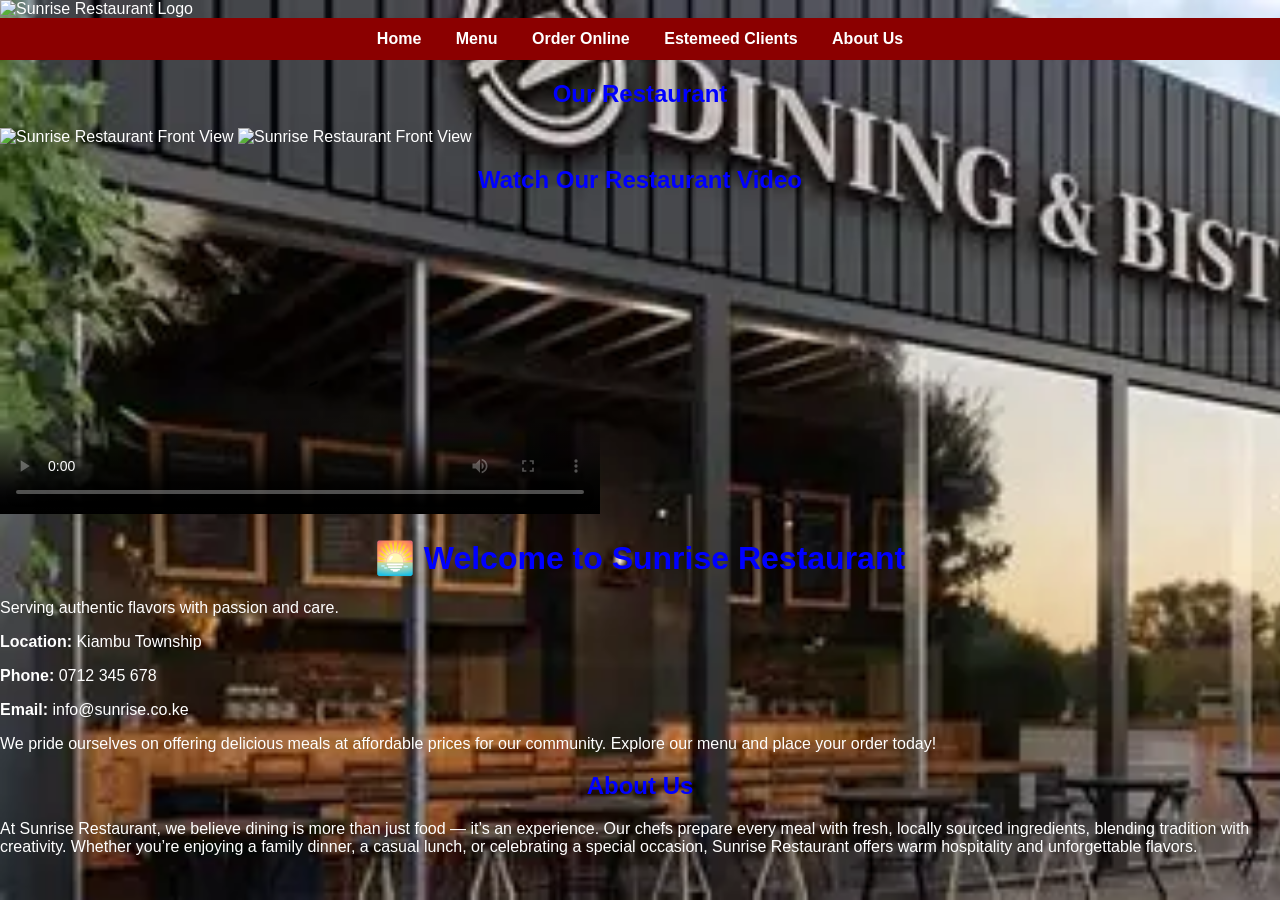
==== index.html @ 94a6ca88 "first commit" ====
<!DOCTYPE html>
<html lang="en">
<head>
  <meta charset="UTF-8">
    <img src="images/logo.png" alt="Sunrise Restaurant Logo" id="logo">
  <title>Sunrise Restaurant - Home</title>
  <link rel="stylesheet" href="style.css">
  <link rel="icon" sizes="32x32" href="images/favicon.png">
  <link rel="icon" sizes="16x16" href="images/favicon.png">



</head>
<body>

  <!-- Navigation -->
  <nav>
    <a href="index.html">Home</a>
    <a href="table.html">Menu</a>
    <a href="Form.html">Order Online</a>
    <a href="reserved.html">Estemeed Clients</a>
    <a href="about.html">About Us</a>
  </nav>

<section id="about-image">
  <h2>Our Restaurant</h2>
  <img src="C:\Users\User\OneDrive\Desktop\restraunt\OIP.jpg" alt="Sunrise Restaurant Front View">
  <img src="C:\Users\User\OneDrive\Desktop\restraunt\modern-japanese-restaurant-exterior-warm-lighting-showcasing-sleek-facade-large-window-welcoming-ambiance-322227856.webp" alt="Sunrise Restaurant Front View">
  
</section>
<section id="video">
  <h2>Watch Our Restaurant Video</h2>
  <video width="600" controls poster="images/restaurant.webp">
    <source src="C:\Users\User\OneDrive\Desktop\restraunt\WhatsApp Video 2026-06-13 at 19.42.18.mp4" type="video/mp4">
    
    Your browser does not support the video tag.
  </video>
</section>


  <!-- Home Content -->
  <h1>🌅 Welcome to Sunrise Restaurant</h1>
  <p>Serving authentic flavors with passion and care.</p>
  <p><strong>Location:</strong> Kiambu Township</p>
  <p><strong>Phone:</strong> 0712 345 678</p>
  <p><strong>Email:</strong> info@sunrise.co.ke</p>

  <p>We pride ourselves on offering delicious meals at affordable prices for our community. Explore our menu and place your order today!</p>
<section id="about">
  <h2>About Us</h2>
  <p>
    At Sunrise Restaurant, we believe dining is more than just food — it’s an experience.  
    Our chefs prepare every meal with fresh, locally sourced ingredients, blending tradition with creativity.  
    Whether you’re enjoying a family dinner, a casual lunch, or celebrating a special occasion,  
    Sunrise Restaurant offers warm hospitality and unforgettable flavors.
  </p>
</section>

<script src="script.js"></script>

</body>
</html>
---- style.css ----
/* General body styling */
body {
  font-family: Arial, sans-serif;
  margin: 0;
  padding: 0;
  background-image: url("image.webp"); /* make sure this file exists */
  background-size: cover;
  background-attachment: fixed;
  color: white; /* default text color */
}

/* Navigation bar */
nav {
  background: #8B0000;
  padding: 12px;
  text-align: center;
}
nav a {
  color: white;
  text-decoration: none;
  margin: 0 15px;
  font-weight: bold;
}
nav a:hover {
  text-decoration: underline;
}

/* Headings */
h1, h2 {
  text-align: center;
  color: blue; /* headings are blue */
}

/* Table styling */
table {
  width: 70%;              /* smaller width */
  margin: 20px auto;       /* center horizontally */
  border-collapse: collapse;
  background: skyblue;
  color: white;            /* table text white */
  box-shadow: 0 4px 8px rgba(0,0,0,0.3);
}
table, th, td {
  border: 1px solid #ccc;
}
th, td {
  padding: 12px;
  text-align: left;
}
th {
  background: red;
  color: white;            /* table header text white */
}

/* Form styling */
form {
  width: 50%;              /* smaller width */
  margin: 30px auto;       /* center horizontally */
  padding: 20px;
  background: #552626;        /* white background */
  border: 1px solid #ddd;
  border-radius: 8px;
  color: white;            /* readable text on white background */
  box-shadow: 0 4px 8px rgba(0,0,0,0.3);
}
input, select, textarea {
  width: 100%;
  padding: 10px;
  margin: 8px 0;
  border: 1px solid #ccc;
  border-radius: 4px;
  box-sizing: border-box;
}
input[type="submit"] {
  background: green;       /* submit button green */
  color: white;            /* button text white */
  font-weight: bold;
  cursor: pointer;
  border: none;
  padding: 12px;
}
input[type="submit"]:hover {
  background: darkgreen;   /* darker green on hover */
  /* About Us section */
/* About Us page */
#about {
  width: 70%;
  margin: 40px auto;
  padding: 20px;
  background: rgba(0,0,0,0.6);
  border-radius: 8px;
  color: white;
  text-align: center;
  box-shadow: 0 4px 8px rgba(0,0,0,0.3);
}

#about h2 {
  color: blue;
  margin-bottom: 15px;
}

#about p {
  line-height: 1.6;
  font-size: 16px;
}

/* Copyright footer */
#copyright {
  text-align: center;
  margin-top: 40px;
  padding: 15px;
  background: #222;
  color: #ccc;
  font-size: 14px;
}
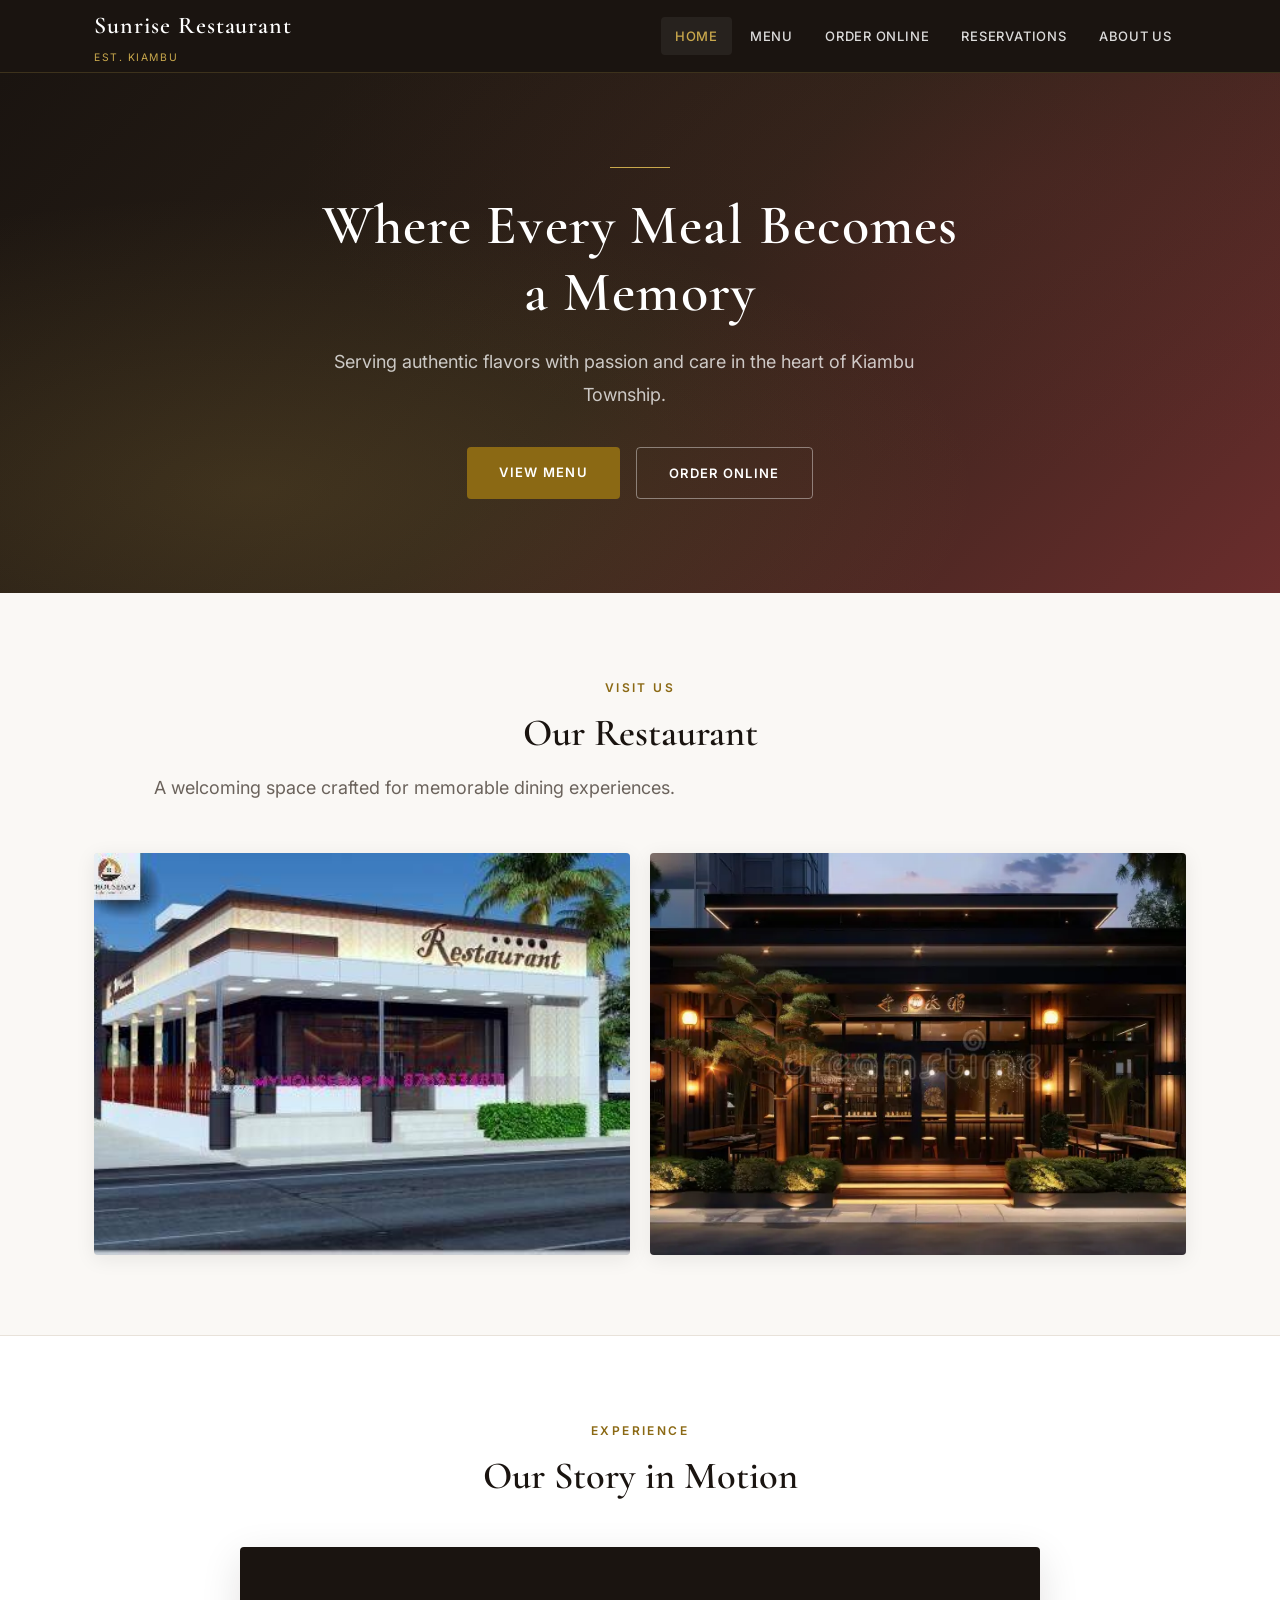
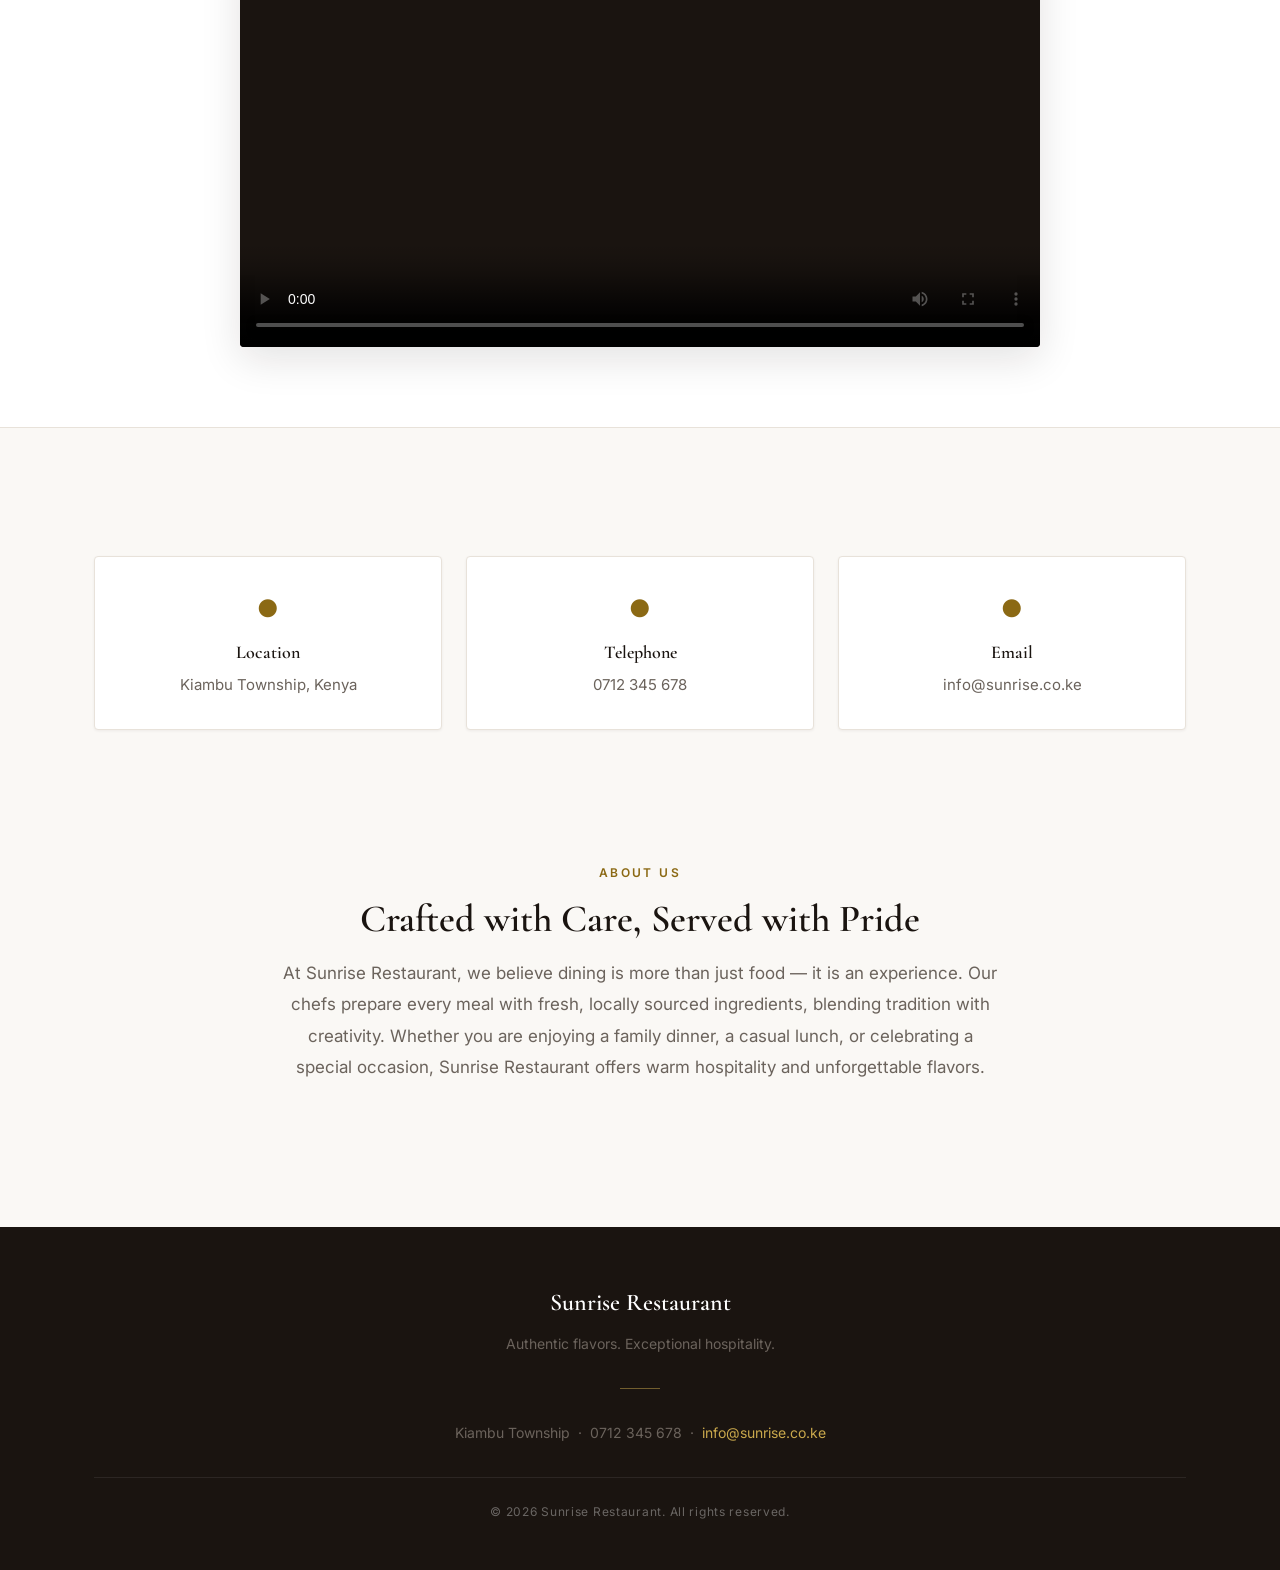
==== commit ef0118b9: "Redesign Sunrise Restaurant site to a professional standard. Apply cohesive typography, layout, and " ====
--- a/index.html
+++ b/index.html
@@ -2,61 +2,130 @@
 <html lang="en">
 <head>
   <meta charset="UTF-8">
-    <img src="images/logo.png" alt="Sunrise Restaurant Logo" id="logo">
-  <title>Sunrise Restaurant - Home</title>
+  <meta name="viewport" content="width=device-width, initial-scale=1.0">
+  <meta name="description" content="Sunrise Restaurant — fine dining in Kiambu Township. Authentic flavors, warm hospitality, and unforgettable experiences.">
+  <title>Sunrise Restaurant — Home</title>
   <link rel="stylesheet" href="style.css">
-  <link rel="icon" sizes="32x32" href="images/favicon.png">
-  <link rel="icon" sizes="16x16" href="images/favicon.png">
-
-
-
+  <link rel="icon" href="images/favicon.png">
 </head>
 <body>
 
-  <!-- Navigation -->
-  <nav>
-    <a href="index.html">Home</a>
-    <a href="table.html">Menu</a>
-    <a href="Form.html">Order Online</a>
-    <a href="reserved.html">Estemeed Clients</a>
-    <a href="about.html">About Us</a>
-  </nav>
+  <header class="site-header">
+    <div class="header-inner">
+      <a href="index.html" class="brand">
+        <img src="images/logo.png" alt="" class="brand-logo" onerror="this.style.display='none'">
+        <div>
+          <span class="brand-text">Sunrise Restaurant</span>
+          <span class="brand-tagline">Est. Kiambu</span>
+        </div>
+      </a>
+      <nav class="site-nav">
+        <a href="index.html" class="active">Home</a>
+        <a href="table.html">Menu</a>
+        <a href="Form.html">Order Online</a>
+        <a href="reserved.html">Reservations</a>
+        <a href="about.html">About Us</a>
+      </nav>
+    </div>
+  </header>
 
-<section id="about-image">
-  <h2>Our Restaurant</h2>
-  <img src="C:\Users\User\OneDrive\Desktop\restraunt\OIP.jpg" alt="Sunrise Restaurant Front View">
-  <img src="C:\Users\User\OneDrive\Desktop\restraunt\modern-japanese-restaurant-exterior-warm-lighting-showcasing-sleek-facade-large-window-welcoming-ambiance-322227856.webp" alt="Sunrise Restaurant Front View">
-  
-</section>
-<section id="video">
-  <h2>Watch Our Restaurant Video</h2>
-  <video width="600" controls poster="images/restaurant.webp">
-    <source src="C:\Users\User\OneDrive\Desktop\restraunt\WhatsApp Video 2026-06-13 at 19.42.18.mp4" type="video/mp4">
-    
-    Your browser does not support the video tag.
-  </video>
-</section>
+  <main>
+    <section class="hero">
+      <div class="hero-content">
+        <div class="hero-divider"></div>
+        <h1>Where Every Meal Becomes a Memory</h1>
+        <p class="lead">Serving authentic flavors with passion and care in the heart of Kiambu Township.</p>
+        <div class="hero-actions">
+          <a href="table.html" class="btn btn-primary">View Menu</a>
+          <a href="Form.html" class="btn btn-outline">Order Online</a>
+        </div>
+      </div>
+    </section>
 
+    <section class="section">
+      <div class="container">
+        <div class="section-header">
+          <span class="section-label">Visit Us</span>
+          <h2>Our Restaurant</h2>
+          <p class="lead text-center">A welcoming space crafted for memorable dining experiences.</p>
+        </div>
+        <div class="gallery-grid">
+          <div class="gallery-item">
+            <img src="OIP.jpg" alt="Sunrise Restaurant exterior">
+          </div>
+          <div class="gallery-item">
+            <img src="modern-japanese-restaurant-exterior-warm-lighting-showcasing-sleek-facade-large-window-welcoming-ambiance-322227856.webp" alt="Sunrise Restaurant ambiance">
+          </div>
+        </div>
+      </div>
+    </section>
 
-  <!-- Home Content -->
-  <h1>🌅 Welcome to Sunrise Restaurant</h1>
-  <p>Serving authentic flavors with passion and care.</p>
-  <p><strong>Location:</strong> Kiambu Township</p>
-  <p><strong>Phone:</strong> 0712 345 678</p>
-  <p><strong>Email:</strong> info@sunrise.co.ke</p>
+    <section class="section" style="background: var(--color-surface); border-top: 1px solid var(--color-border); border-bottom: 1px solid var(--color-border);">
+      <div class="container">
+        <div class="section-header">
+          <span class="section-label">Experience</span>
+          <h2>Our Story in Motion</h2>
+        </div>
+        <div class="video-wrapper">
+          <video controls poster="images/restaurant.webp">
+            <source src="WhatsApp Video 2026-06-13 at 19.42.18.mp4" type="video/mp4">
+            Your browser does not support the video tag.
+          </video>
+        </div>
+      </div>
+    </section>
 
-  <p>We pride ourselves on offering delicious meals at affordable prices for our community. Explore our menu and place your order today!</p>
-<section id="about">
-  <h2>About Us</h2>
-  <p>
-    At Sunrise Restaurant, we believe dining is more than just food — it’s an experience.  
-    Our chefs prepare every meal with fresh, locally sourced ingredients, blending tradition with creativity.  
-    Whether you’re enjoying a family dinner, a casual lunch, or celebrating a special occasion,  
-    Sunrise Restaurant offers warm hospitality and unforgettable flavors.
-  </p>
-</section>
+    <section class="section">
+      <div class="container">
+        <div class="info-grid">
+          <div class="info-card">
+            <div class="info-card-icon">&#9679;</div>
+            <h3>Location</h3>
+            <p>Kiambu Township, Kenya</p>
+          </div>
+          <div class="info-card">
+            <div class="info-card-icon">&#9679;</div>
+            <h3>Telephone</h3>
+            <p>0712 345 678</p>
+          </div>
+          <div class="info-card">
+            <div class="info-card-icon">&#9679;</div>
+            <h3>Email</h3>
+            <p>info@sunrise.co.ke</p>
+          </div>
+        </div>
+      </div>
+    </section>
 
-<script src="script.js"></script>
+    <section class="section section-sm">
+      <div class="container">
+        <div class="about-content">
+          <span class="section-label">About Us</span>
+          <h2>Crafted with Care, Served with Pride</h2>
+          <p>
+            At Sunrise Restaurant, we believe dining is more than just food — it is an experience.
+            Our chefs prepare every meal with fresh, locally sourced ingredients, blending tradition with creativity.
+            Whether you are enjoying a family dinner, a casual lunch, or celebrating a special occasion,
+            Sunrise Restaurant offers warm hospitality and unforgettable flavors.
+          </p>
+        </div>
+      </div>
+    </section>
+  </main>
 
+  <footer class="site-footer">
+    <div class="footer-inner">
+      <div class="footer-brand">Sunrise Restaurant</div>
+      <p class="footer-tagline">Authentic flavors. Exceptional hospitality.</p>
+      <div class="footer-divider"></div>
+      <p class="footer-contact">
+        Kiambu Township &nbsp;·&nbsp; 0712 345 678 &nbsp;·&nbsp;
+        <a href="mailto:info@sunrise.co.ke">info@sunrise.co.ke</a>
+      </p>
+      <p class="footer-copy">&copy; 2026 Sunrise Restaurant. All rights reserved.</p>
+    </div>
+  </footer>
+
+  <script src="script.js"></script>
 </body>
 </html>
--- a/style.css
+++ b/style.css
@@ -1,115 +1,761 @@
-/* General body styling */
+@import url('https://fonts.googleapis.com/css2?family=Cormorant+Garamond:ital,wght@0,400;0,600;0,700;1,400&family=Inter:wght@300;400;500;600&display=swap');
+
+:root {
+  --color-bg: #faf8f5;
+  --color-surface: #ffffff;
+  --color-primary: #1a1410;
+  --color-accent: #8b6914;
+  --color-accent-light: #c9a84c;
+  --color-burgundy: #6b2d2d;
+  --color-text: #2c2420;
+  --color-text-muted: #6b635c;
+  --color-border: #e8e2da;
+  --font-display: 'Cormorant Garamond', Georgia, serif;
+  --font-body: 'Inter', system-ui, sans-serif;
+  --shadow-sm: 0 1px 3px rgba(26, 20, 16, 0.06);
+  --shadow-md: 0 4px 20px rgba(26, 20, 16, 0.08);
+  --shadow-lg: 0 12px 40px rgba(26, 20, 16, 0.12);
+  --radius: 4px;
+  --max-width: 1140px;
+  --header-height: 72px;
+}
+
+*, *::before, *::after {
+  box-sizing: border-box;
+}
+
+html {
+  scroll-behavior: smooth;
+}
+
 body {
-  font-family: Arial, sans-serif;
+  font-family: var(--font-body);
+  font-weight: 400;
+  font-size: 16px;
+  line-height: 1.7;
   margin: 0;
   padding: 0;
-  background-image: url("image.webp"); /* make sure this file exists */
-  background-size: cover;
-  background-attachment: fixed;
-  color: white; /* default text color */
-}
-
-/* Navigation bar */
-nav {
-  background: #8B0000;
-  padding: 12px;
+  background: var(--color-bg);
+  color: var(--color-text);
+  -webkit-font-smoothing: antialiased;
+}
+
+img {
+  max-width: 100%;
+  height: auto;
+  display: block;
+}
+
+a {
+  color: var(--color-burgundy);
+  text-decoration: none;
+  transition: color 0.2s ease;
+}
+
+a:hover {
+  color: var(--color-accent);
+}
+
+/* ── Header & Navigation ── */
+
+.site-header {
+  position: sticky;
+  top: 0;
+  z-index: 100;
+  background: var(--color-primary);
+  border-bottom: 1px solid rgba(201, 168, 76, 0.2);
+}
+
+.header-inner {
+  max-width: var(--max-width);
+  margin: 0 auto;
+  padding: 0 24px;
+  height: var(--header-height);
+  display: flex;
+  align-items: center;
+  justify-content: space-between;
+  gap: 24px;
+}
+
+.brand {
+  display: flex;
+  align-items: center;
+  gap: 12px;
+  text-decoration: none;
+  color: #fff;
+}
+
+.brand-logo {
+  width: 44px;
+  height: 44px;
+  object-fit: contain;
+  border-radius: 50%;
+  border: 1px solid rgba(201, 168, 76, 0.4);
+}
+
+.brand-text {
+  font-family: var(--font-display);
+  font-size: 1.5rem;
+  font-weight: 600;
+  letter-spacing: 0.04em;
+  color: #fff;
+}
+
+.brand-tagline {
+  display: block;
+  font-family: var(--font-body);
+  font-size: 0.65rem;
+  font-weight: 400;
+  letter-spacing: 0.15em;
+  text-transform: uppercase;
+  color: var(--color-accent-light);
+  margin-top: 2px;
+}
+
+.site-nav {
+  display: flex;
+  align-items: center;
+  gap: 4px;
+}
+
+.site-nav a {
+  color: rgba(255, 255, 255, 0.85);
+  font-size: 0.8125rem;
+  font-weight: 500;
+  letter-spacing: 0.06em;
+  text-transform: uppercase;
+  padding: 8px 14px;
+  border-radius: var(--radius);
+  text-decoration: none;
+  transition: color 0.2s, background 0.2s;
+}
+
+.site-nav a:hover,
+.site-nav a.active {
+  color: var(--color-accent-light);
+  background: rgba(255, 255, 255, 0.06);
+}
+
+/* ── Layout ── */
+
+main {
+  min-height: calc(100vh - var(--header-height) - 200px);
+}
+
+.container {
+  max-width: var(--max-width);
+  margin: 0 auto;
+  padding: 0 24px;
+}
+
+.section {
+  padding: 80px 0;
+}
+
+.section-sm {
+  padding: 48px 0;
+}
+
+.section-header {
   text-align: center;
-}
-nav a {
-  color: white;
+  margin-bottom: 48px;
+}
+
+.section-label {
+  display: inline-block;
+  font-size: 0.75rem;
+  font-weight: 600;
+  letter-spacing: 0.2em;
+  text-transform: uppercase;
+  color: var(--color-accent);
+  margin-bottom: 12px;
+}
+
+/* ── Typography ── */
+
+h1, h2, h3, h4 {
+  font-family: var(--font-display);
+  font-weight: 600;
+  line-height: 1.2;
+  color: var(--color-primary);
+  margin: 0 0 16px;
+}
+
+h1 {
+  font-size: clamp(2.25rem, 5vw, 3.5rem);
+  letter-spacing: 0.02em;
+}
+
+h2 {
+  font-size: clamp(1.75rem, 3vw, 2.5rem);
+}
+
+h3 {
+  font-size: 1.375rem;
+}
+
+p {
+  margin: 0 0 16px;
+  color: var(--color-text-muted);
+}
+
+.lead {
+  font-size: 1.125rem;
+  line-height: 1.8;
+  max-width: 640px;
+}
+
+.text-center {
+  text-align: center;
+}
+
+.text-center .lead {
+  margin-left: auto;
+  margin-right: auto;
+}
+
+/* ── Hero ── */
+
+.hero {
+  position: relative;
+  min-height: 520px;
+  display: flex;
+  align-items: center;
+  justify-content: center;
+  text-align: center;
+  background: linear-gradient(135deg, var(--color-primary) 0%, #2d2218 50%, var(--color-burgundy) 100%);
+  overflow: hidden;
+}
+
+.hero::before {
+  content: '';
+  position: absolute;
+  inset: 0;
+  background:
+    radial-gradient(ellipse at 20% 80%, rgba(201, 168, 76, 0.15) 0%, transparent 50%),
+    radial-gradient(ellipse at 80% 20%, rgba(107, 45, 45, 0.2) 0%, transparent 50%);
+  pointer-events: none;
+}
+
+.hero-content {
+  position: relative;
+  z-index: 1;
+  max-width: 720px;
+  padding: 80px 24px;
+}
+
+.hero h1 {
+  color: #fff;
+  margin-bottom: 20px;
+}
+
+.hero .lead {
+  color: rgba(255, 255, 255, 0.75);
+  margin-bottom: 36px;
+}
+
+.hero-divider {
+  width: 60px;
+  height: 1px;
+  background: var(--color-accent-light);
+  margin: 0 auto 24px;
+}
+
+/* ── Buttons ── */
+
+.btn {
+  display: inline-block;
+  font-family: var(--font-body);
+  font-size: 0.8125rem;
+  font-weight: 600;
+  letter-spacing: 0.1em;
+  text-transform: uppercase;
+  padding: 14px 32px;
+  border: none;
+  border-radius: var(--radius);
+  cursor: pointer;
   text-decoration: none;
-  margin: 0 15px;
-  font-weight: bold;
-}
-nav a:hover {
-  text-decoration: underline;
-}
-
-/* Headings */
-h1, h2 {
+  transition: all 0.25s ease;
+}
+
+.btn-primary {
+  background: var(--color-accent);
+  color: #fff;
+}
+
+.btn-primary:hover {
+  background: var(--color-accent-light);
+  color: var(--color-primary);
+}
+
+.btn-outline {
+  background: transparent;
+  color: #fff;
+  border: 1px solid rgba(255, 255, 255, 0.4);
+}
+
+.btn-outline:hover {
+  border-color: var(--color-accent-light);
+  color: var(--color-accent-light);
+}
+
+.btn-secondary {
+  background: var(--color-primary);
+  color: #fff;
+}
+
+.btn-secondary:hover {
+  background: var(--color-burgundy);
+  color: #fff;
+}
+
+.btn-danger {
+  background: transparent;
+  color: var(--color-burgundy);
+  border: 1px solid var(--color-burgundy);
+}
+
+.btn-danger:hover {
+  background: var(--color-burgundy);
+  color: #fff;
+}
+
+.hero-actions {
+  display: flex;
+  gap: 16px;
+  justify-content: center;
+  flex-wrap: wrap;
+}
+
+/* ── Cards & Info Grid ── */
+
+.info-grid {
+  display: grid;
+  grid-template-columns: repeat(auto-fit, minmax(240px, 1fr));
+  gap: 24px;
+  margin-top: 48px;
+}
+
+.info-card {
+  background: var(--color-surface);
+  border: 1px solid var(--color-border);
+  border-radius: var(--radius);
+  padding: 32px 28px;
   text-align: center;
-  color: blue; /* headings are blue */
-}
-
-/* Table styling */
+  box-shadow: var(--shadow-sm);
+  transition: box-shadow 0.25s ease, transform 0.25s ease;
+}
+
+.info-card:hover {
+  box-shadow: var(--shadow-md);
+  transform: translateY(-2px);
+}
+
+.info-card-icon {
+  font-size: 1.5rem;
+  margin-bottom: 12px;
+  color: var(--color-accent);
+}
+
+.info-card h3 {
+  font-size: 1.125rem;
+  margin-bottom: 8px;
+}
+
+.info-card p {
+  font-size: 0.9375rem;
+  margin: 0;
+}
+
+/* ── Gallery ── */
+
+.gallery-grid {
+  display: grid;
+  grid-template-columns: repeat(auto-fit, minmax(300px, 1fr));
+  gap: 20px;
+}
+
+.gallery-item {
+  position: relative;
+  border-radius: var(--radius);
+  overflow: hidden;
+  aspect-ratio: 4 / 3;
+  background: var(--color-border);
+  box-shadow: var(--shadow-md);
+}
+
+.gallery-item img {
+  width: 100%;
+  height: 100%;
+  object-fit: cover;
+  transition: transform 0.4s ease;
+}
+
+.gallery-item:hover img {
+  transform: scale(1.04);
+}
+
+/* ── Video ── */
+
+.video-wrapper {
+  max-width: 800px;
+  margin: 0 auto;
+  border-radius: var(--radius);
+  overflow: hidden;
+  box-shadow: var(--shadow-lg);
+  background: var(--color-primary);
+}
+
+.video-wrapper video {
+  width: 100%;
+  display: block;
+}
+
+/* ── About Section ── */
+
+.about-content {
+  max-width: 720px;
+  margin: 0 auto;
+  text-align: center;
+}
+
+.about-content p {
+  font-size: 1.0625rem;
+  line-height: 1.85;
+}
+
+/* ── Menu Table ── */
+
+.menu-table-wrapper {
+  overflow-x: auto;
+  border-radius: var(--radius);
+  box-shadow: var(--shadow-md);
+  border: 1px solid var(--color-border);
+}
+
 table {
-  width: 70%;              /* smaller width */
-  margin: 20px auto;       /* center horizontally */
+  width: 100%;
   border-collapse: collapse;
-  background: skyblue;
-  color: white;            /* table text white */
-  box-shadow: 0 4px 8px rgba(0,0,0,0.3);
-}
-table, th, td {
-  border: 1px solid #ccc;
-}
-th, td {
-  padding: 12px;
+  background: var(--color-surface);
+}
+
+table th,
+table td {
+  padding: 18px 24px;
   text-align: left;
-}
-th {
-  background: red;
-  color: white;            /* table header text white */
-}
-
-/* Form styling */
-form {
-  width: 50%;              /* smaller width */
-  margin: 30px auto;       /* center horizontally */
-  padding: 20px;
-  background: #552626;        /* white background */
-  border: 1px solid #ddd;
-  border-radius: 8px;
-  color: white;            /* readable text on white background */
-  box-shadow: 0 4px 8px rgba(0,0,0,0.3);
-}
-input, select, textarea {
+  border-bottom: 1px solid var(--color-border);
+}
+
+table th {
+  font-family: var(--font-body);
+  font-size: 0.75rem;
+  font-weight: 600;
+  letter-spacing: 0.12em;
+  text-transform: uppercase;
+  color: var(--color-text-muted);
+  background: #f5f1eb;
+}
+
+table td {
+  font-size: 0.9375rem;
+  color: var(--color-text);
+}
+
+table tbody tr:last-child td {
+  border-bottom: none;
+}
+
+table tbody tr {
+  transition: background 0.15s ease;
+}
+
+table tbody tr:hover {
+  background: #faf8f5;
+}
+
+.menu-price {
+  font-family: var(--font-display);
+  font-size: 1.25rem;
+  font-weight: 600;
+  color: var(--color-accent);
+  white-space: nowrap;
+}
+
+.menu-name {
+  font-weight: 500;
+  color: var(--color-primary);
+}
+
+/* ── Form ── */
+
+.form-section {
+  max-width: 560px;
+  margin: 0 auto;
+}
+
+.order-form {
+  background: var(--color-surface);
+  border: 1px solid var(--color-border);
+  border-radius: var(--radius);
+  padding: 40px;
+  box-shadow: var(--shadow-md);
+}
+
+.form-group {
+  margin-bottom: 24px;
+}
+
+.form-group label {
+  display: block;
+  font-size: 0.8125rem;
+  font-weight: 600;
+  letter-spacing: 0.06em;
+  text-transform: uppercase;
+  color: var(--color-text-muted);
+  margin-bottom: 8px;
+}
+
+.form-group input,
+.form-group select,
+.form-group textarea {
   width: 100%;
-  padding: 10px;
-  margin: 8px 0;
-  border: 1px solid #ccc;
-  border-radius: 4px;
-  box-sizing: border-box;
-}
-input[type="submit"] {
-  background: green;       /* submit button green */
-  color: white;            /* button text white */
-  font-weight: bold;
-  cursor: pointer;
-  border: none;
-  padding: 12px;
-}
-input[type="submit"]:hover {
-  background: darkgreen;   /* darker green on hover */
-  /* About Us section */
-/* About Us page */
-#about {
-  width: 70%;
-  margin: 40px auto;
-  padding: 20px;
-  background: rgba(0,0,0,0.6);
-  border-radius: 8px;
-  color: white;
+  padding: 12px 16px;
+  font-family: var(--font-body);
+  font-size: 0.9375rem;
+  color: var(--color-text);
+  background: var(--color-bg);
+  border: 1px solid var(--color-border);
+  border-radius: var(--radius);
+  transition: border-color 0.2s, box-shadow 0.2s;
+}
+
+.form-group input:focus,
+.form-group select:focus,
+.form-group textarea:focus {
+  outline: none;
+  border-color: var(--color-accent);
+  box-shadow: 0 0 0 3px rgba(139, 105, 20, 0.12);
+}
+
+.form-group input::placeholder {
+  color: #aaa;
+}
+
+.order-form .btn-primary {
+  width: 100%;
+  margin-top: 8px;
+  padding: 16px;
+}
+
+/* ── Notifications ── */
+
+.notification {
+  padding: 14px 20px;
+  border-radius: var(--radius);
+  font-size: 0.9375rem;
+  margin-bottom: 24px;
+  display: none;
+}
+
+.notification.show {
+  display: block;
+}
+
+.notification-success {
+  background: #edf7ed;
+  color: #2e6b3e;
+  border: 1px solid #b8ddb8;
+}
+
+.notification-error {
+  background: #fdf0f0;
+  color: #8b2d2d;
+  border: 1px solid #e8c4c4;
+}
+
+/* ── Testimonials ── */
+
+.testimonials-grid {
+  display: grid;
+  grid-template-columns: repeat(auto-fit, minmax(280px, 1fr));
+  gap: 24px;
+}
+
+.testimonial {
+  background: var(--color-surface);
+  border: 1px solid var(--color-border);
+  border-radius: var(--radius);
+  padding: 32px;
+  box-shadow: var(--shadow-sm);
+}
+
+.testimonial p {
+  font-family: var(--font-display);
+  font-size: 1.125rem;
+  font-style: italic;
+  line-height: 1.7;
+  color: var(--color-text);
+  margin-bottom: 16px;
+}
+
+.testimonial cite {
+  font-family: var(--font-body);
+  font-size: 0.8125rem;
+  font-weight: 600;
+  letter-spacing: 0.06em;
+  text-transform: uppercase;
+  color: var(--color-accent);
+  font-style: normal;
+}
+
+/* ── Social Links ── */
+
+.social-links {
+  display: flex;
+  gap: 20px;
+  justify-content: center;
+  flex-wrap: wrap;
+}
+
+.social-links a {
+  font-size: 0.8125rem;
+  font-weight: 500;
+  letter-spacing: 0.08em;
+  text-transform: uppercase;
+  color: var(--color-text-muted);
+  padding: 8px 0;
+  border-bottom: 1px solid transparent;
+  transition: color 0.2s, border-color 0.2s;
+}
+
+.social-links a:hover {
+  color: var(--color-accent);
+  border-bottom-color: var(--color-accent);
+}
+
+/* ── Footer ── */
+
+.site-footer {
+  background: var(--color-primary);
+  color: rgba(255, 255, 255, 0.6);
+  padding: 56px 0 32px;
+  margin-top: 80px;
+}
+
+.footer-inner {
+  max-width: var(--max-width);
+  margin: 0 auto;
+  padding: 0 24px;
   text-align: center;
-  box-shadow: 0 4px 8px rgba(0,0,0,0.3);
-}
-
-#about h2 {
-  color: blue;
-  margin-bottom: 15px;
-}
-
-#about p {
-  line-height: 1.6;
-  font-size: 16px;
-}
-
-/* Copyright footer */
-#copyright {
+}
+
+.footer-brand {
+  font-family: var(--font-display);
+  font-size: 1.5rem;
+  font-weight: 600;
+  color: #fff;
+  margin-bottom: 8px;
+}
+
+.footer-tagline {
+  font-size: 0.875rem;
+  margin-bottom: 32px;
+}
+
+.footer-divider {
+  width: 40px;
+  height: 1px;
+  background: var(--color-accent-light);
+  margin: 0 auto 32px;
+  opacity: 0.5;
+}
+
+.footer-contact {
+  font-size: 0.875rem;
+  margin-bottom: 24px;
+}
+
+.footer-contact a {
+  color: var(--color-accent-light);
+}
+
+.footer-contact a:hover {
+  color: #fff;
+}
+
+.footer-copy {
+  font-size: 0.75rem;
+  letter-spacing: 0.06em;
+  color: rgba(255, 255, 255, 0.35);
+  margin-top: 32px;
+  padding-top: 24px;
+  border-top: 1px solid rgba(255, 255, 255, 0.08);
+}
+
+/* ── Page Header (inner pages) ── */
+
+.page-header {
+  background: linear-gradient(135deg, var(--color-primary) 0%, #2d2218 100%);
+  padding: 64px 24px;
   text-align: center;
-  margin-top: 40px;
-  padding: 15px;
-  background: #222;
-  color: #ccc;
-  font-size: 14px;
-}
+}
+
+.page-header h1 {
+  color: #fff;
+  margin-bottom: 12px;
+}
+
+.page-header .lead {
+  color: rgba(255, 255, 255, 0.65);
+  margin: 0 auto;
+}
+
+.page-header .hero-divider {
+  margin-bottom: 16px;
+}
+
+/* ── Actions bar ── */
+
+.actions-bar {
+  display: flex;
+  justify-content: center;
+  margin-top: 32px;
+}
+
+/* ── Responsive ── */
+
+@media (max-width: 768px) {
+  .header-inner {
+    flex-direction: column;
+    height: auto;
+    padding: 16px 24px;
+    gap: 16px;
+  }
+
+  .site-nav {
+    flex-wrap: wrap;
+    justify-content: center;
+  }
+
+  .site-nav a {
+    font-size: 0.75rem;
+    padding: 6px 10px;
+  }
+
+  .section {
+    padding: 56px 0;
+  }
+
+  .hero {
+    min-height: 420px;
+  }
+
+  .order-form {
+    padding: 28px 24px;
+  }
+
+  table th,
+  table td {
+    padding: 14px 16px;
+  }
+}
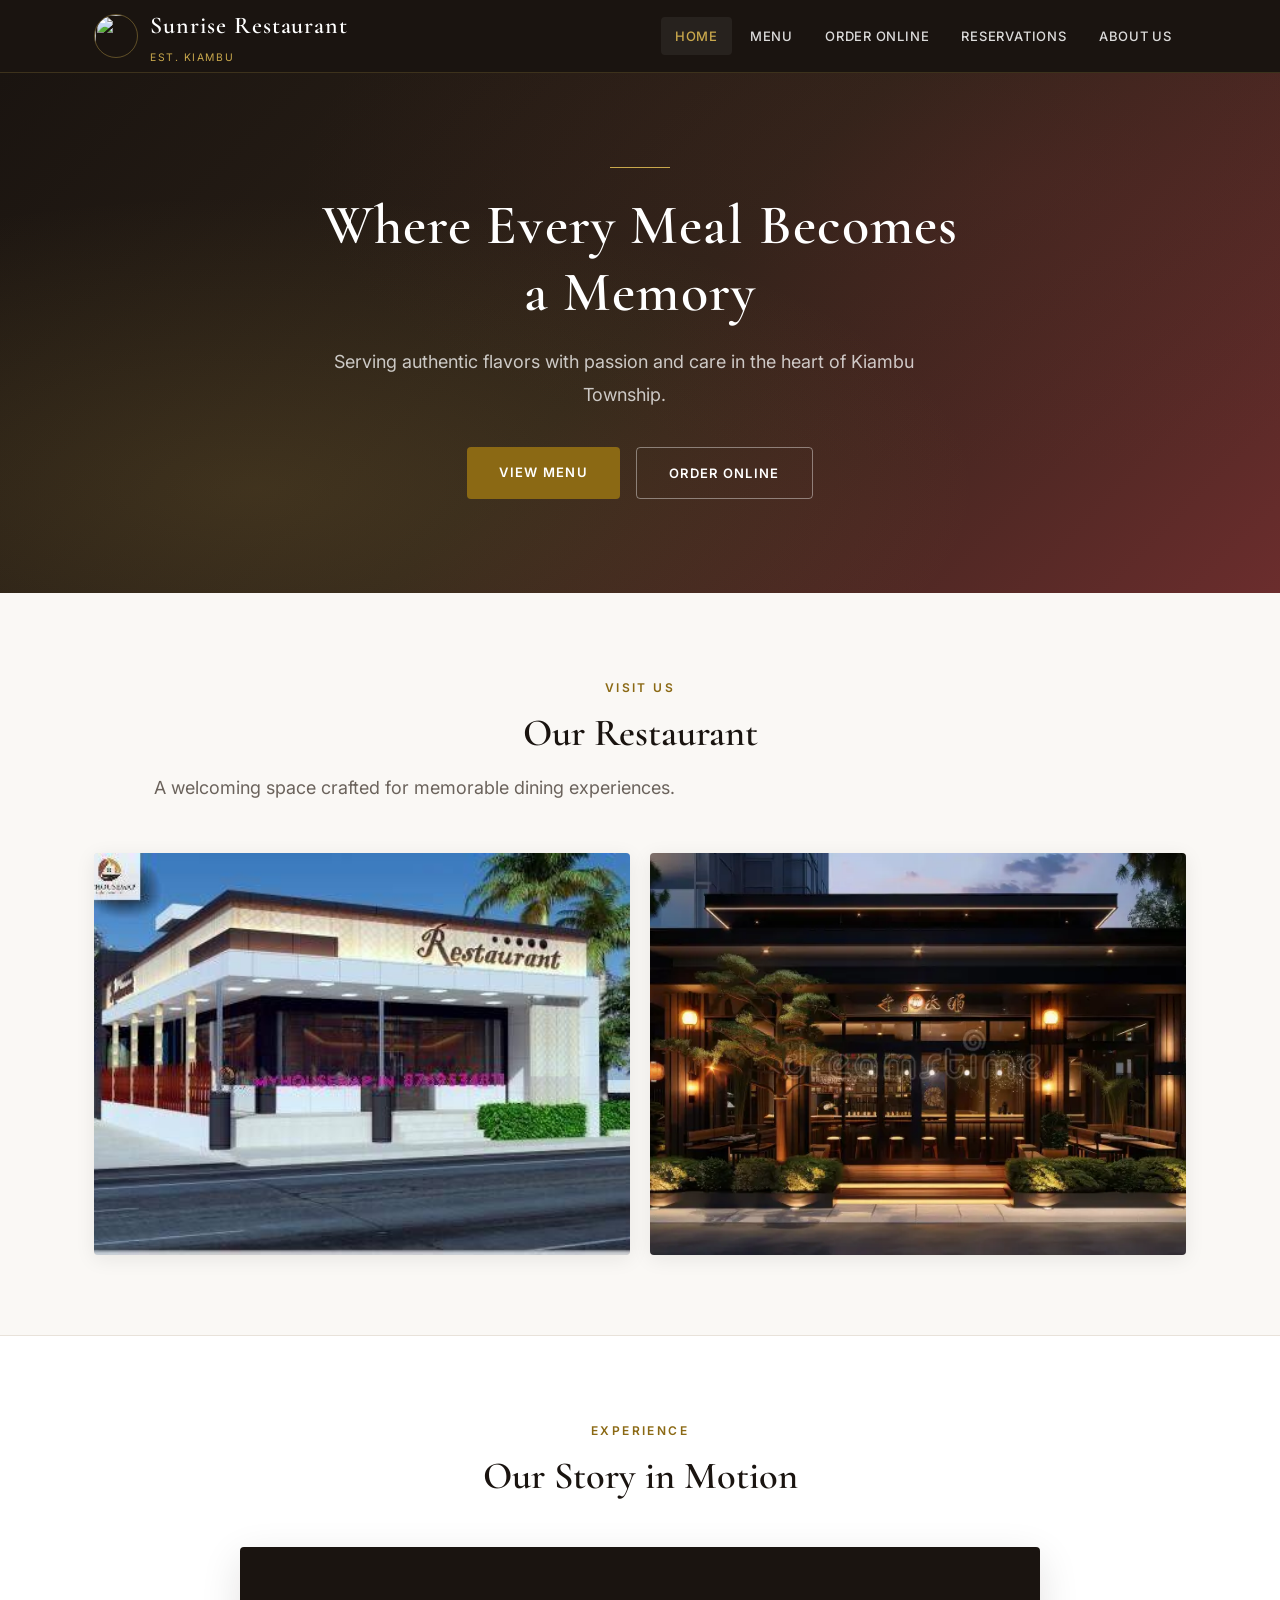
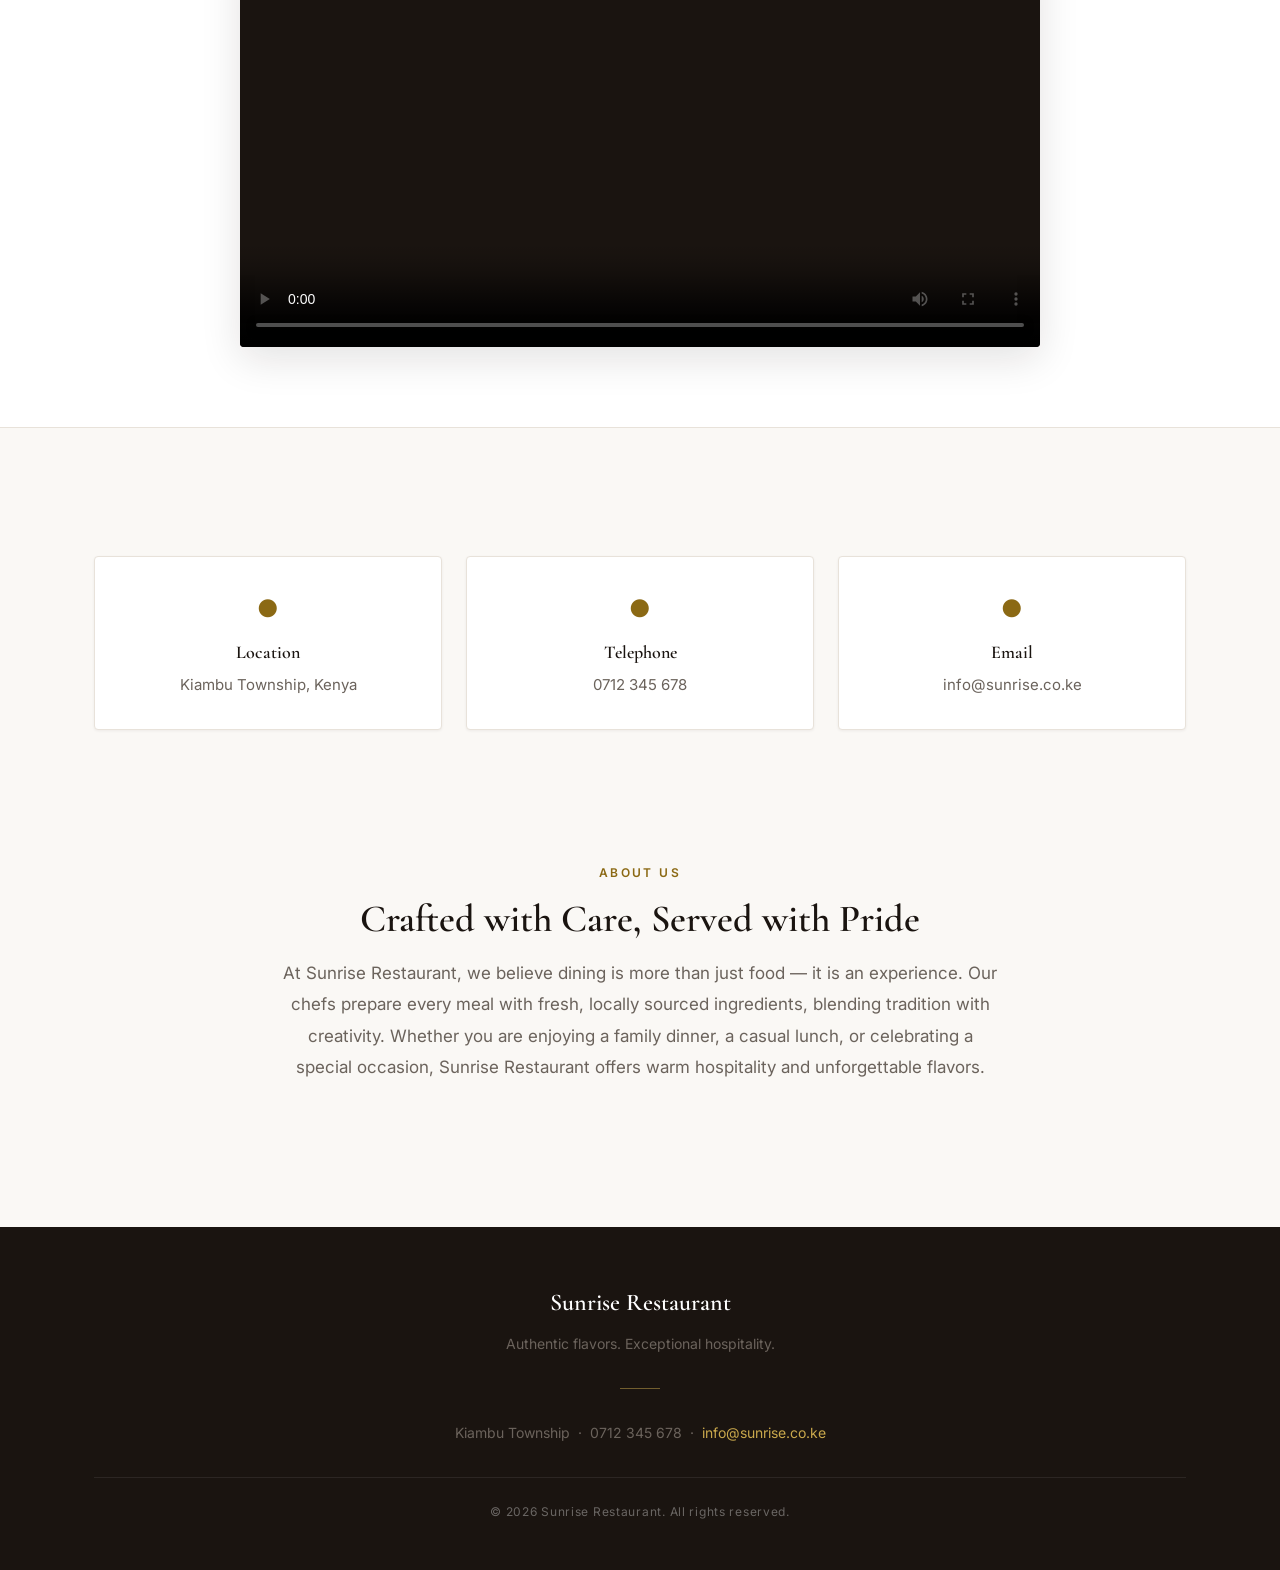
==== commit 04b4576e: "trigger rebuild after adding script.js" ====
--- a/index.html
+++ b/index.html
@@ -13,7 +13,7 @@
   <header class="site-header">
     <div class="header-inner">
       <a href="index.html" class="brand">
-        <img src="images/logo.png" alt="" class="brand-logo" onerror="this.style.display='none'">
+        <img src="images/logo.png" alt="" class="brand-logo">
         <div>
           <span class="brand-text">Sunrise Restaurant</span>
           <span class="brand-tagline">Est. Kiambu</span>
@@ -126,6 +126,6 @@
     </div>
   </footer>
 
-  <script src="script.js"></script>
+  <script src="script.js" defer></script>
 </body>
 </html>
--- a/style.css
+++ b/style.css
@@ -10,6 +10,7 @@
   --color-text: #2c2420;
   --color-text-muted: #6b635c;
   --color-border: #e8e2da;
+  --color-error: #8b2d2d;
   --font-display: 'Cormorant Garamond', Georgia, serif;
   --font-body: 'Inter', system-ui, sans-serif;
   --shadow-sm: 0 1px 3px rgba(26, 20, 16, 0.06);
@@ -40,6 +41,10 @@
   -webkit-font-smoothing: antialiased;
 }
 
+body.modal-open {
+  overflow: hidden;
+}
+
 img {
   max-width: 100%;
   height: auto;
@@ -64,6 +69,11 @@
   z-index: 100;
   background: var(--color-primary);
   border-bottom: 1px solid rgba(201, 168, 76, 0.2);
+  transition: box-shadow 0.3s ease;
+}
+
+.site-header.scrolled {
+  box-shadow: var(--shadow-md);
 }
 
 .header-inner {
@@ -83,6 +93,7 @@
   gap: 12px;
   text-decoration: none;
   color: #fff;
+  flex-shrink: 0;
 }
 
 .brand-logo {
@@ -136,6 +147,40 @@
   background: rgba(255, 255, 255, 0.06);
 }
 
+.nav-toggle {
+  display: none;
+  flex-direction: column;
+  justify-content: center;
+  gap: 5px;
+  width: 40px;
+  height: 40px;
+  padding: 8px;
+  background: transparent;
+  border: 1px solid rgba(255, 255, 255, 0.2);
+  border-radius: var(--radius);
+  cursor: pointer;
+}
+
+.nav-toggle-bar {
+  display: block;
+  width: 100%;
+  height: 2px;
+  background: #fff;
+  transition: transform 0.3s ease, opacity 0.3s ease;
+}
+
+.site-header.nav-open .nav-toggle-bar:nth-child(1) {
+  transform: translateY(7px) rotate(45deg);
+}
+
+.site-header.nav-open .nav-toggle-bar:nth-child(2) {
+  opacity: 0;
+}
+
+.site-header.nav-open .nav-toggle-bar:nth-child(3) {
+  transform: translateY(-7px) rotate(-45deg);
+}
+
 /* ── Layout ── */
 
 main {
@@ -278,12 +323,17 @@
   transition: all 0.25s ease;
 }
 
+.btn:disabled {
+  opacity: 0.65;
+  cursor: not-allowed;
+}
+
 .btn-primary {
   background: var(--color-accent);
   color: #fff;
 }
 
-.btn-primary:hover {
+.btn-primary:hover:not(:disabled) {
   background: var(--color-accent-light);
   color: var(--color-primary);
 }
@@ -393,6 +443,26 @@
 
 .gallery-item:hover img {
   transform: scale(1.04);
+}
+
+.gallery-item--fallback {
+  background: linear-gradient(135deg, #e8e2da 0%, #d4cdc3 100%);
+}
+
+.gallery-item--fallback::after {
+  content: 'Sunrise Restaurant';
+  position: absolute;
+  inset: 0;
+  display: flex;
+  align-items: center;
+  justify-content: center;
+  font-family: var(--font-display);
+  font-size: 1.25rem;
+  color: var(--color-text-muted);
+}
+
+.gallery-item--fallback img {
+  display: none;
 }
 
 /* ── Video ── */
@@ -484,6 +554,17 @@
 .menu-name {
   font-weight: 500;
   color: var(--color-primary);
+}
+
+.empty-row {
+  text-align: center;
+  color: var(--color-text-muted);
+  font-style: italic;
+  padding: 40px 24px !important;
+}
+
+.menu-row-animate {
+  animation: fadeInUp 0.5s ease both;
 }
 
 /* ── Form ── */
@@ -537,8 +618,22 @@
   box-shadow: 0 0 0 3px rgba(139, 105, 20, 0.12);
 }
 
+.form-group input.input-invalid,
+.form-group select.input-invalid {
+  border-color: var(--color-error);
+  box-shadow: 0 0 0 3px rgba(139, 45, 45, 0.1);
+}
+
 .form-group input::placeholder {
   color: #aaa;
+}
+
+.field-error {
+  display: block;
+  font-size: 0.8125rem;
+  color: var(--color-error);
+  margin-top: 6px;
+  min-height: 1.2em;
 }
 
 .order-form .btn-primary {
@@ -559,6 +654,7 @@
 
 .notification.show {
   display: block;
+  animation: fadeInUp 0.35s ease;
 }
 
 .notification-success {
@@ -571,6 +667,58 @@
   background: #fdf0f0;
   color: #8b2d2d;
   border: 1px solid #e8c4c4;
+}
+
+/* ── Modal ── */
+
+.modal-overlay {
+  position: fixed;
+  inset: 0;
+  z-index: 200;
+  display: flex;
+  align-items: center;
+  justify-content: center;
+  padding: 24px;
+  background: rgba(26, 20, 16, 0.6);
+  backdrop-filter: blur(4px);
+  animation: fadeIn 0.2s ease;
+}
+
+.modal-overlay[hidden] {
+  display: none;
+}
+
+.modal {
+  width: 100%;
+  max-width: 420px;
+  background: var(--color-surface);
+  border-radius: var(--radius);
+  padding: 32px;
+  box-shadow: var(--shadow-lg);
+  animation: fadeInUp 0.3s ease;
+}
+
+.modal-title {
+  font-family: var(--font-display);
+  font-size: 1.5rem;
+  margin-bottom: 12px;
+  color: var(--color-primary);
+}
+
+.modal-message {
+  color: var(--color-text-muted);
+  margin-bottom: 28px;
+  line-height: 1.6;
+}
+
+.modal-actions {
+  display: flex;
+  gap: 12px;
+  justify-content: flex-end;
+}
+
+.modal-actions .btn {
+  padding: 12px 24px;
 }
 
 /* ── Testimonials ── */
@@ -692,7 +840,7 @@
   border-top: 1px solid rgba(255, 255, 255, 0.08);
 }
 
-/* ── Page Header (inner pages) ── */
+/* ── Page Header ── */
 
 .page-header {
   background: linear-gradient(135deg, var(--color-primary) 0%, #2d2218 100%);
@@ -714,32 +862,71 @@
   margin-bottom: 16px;
 }
 
-/* ── Actions bar ── */
-
 .actions-bar {
   display: flex;
   justify-content: center;
   margin-top: 32px;
 }
 
+/* ── Scroll reveal animations ── */
+
+.reveal {
+  opacity: 0;
+  transform: translateY(24px);
+  transition: opacity 0.6s ease, transform 0.6s ease;
+}
+
+.reveal.revealed {
+  opacity: 1;
+  transform: translateY(0);
+}
+
+@keyframes fadeInUp {
+  from {
+    opacity: 0;
+    transform: translateY(16px);
+  }
+  to {
+    opacity: 1;
+    transform: translateY(0);
+  }
+}
+
+@keyframes fadeIn {
+  from { opacity: 0; }
+  to { opacity: 1; }
+}
+
 /* ── Responsive ── */
 
 @media (max-width: 768px) {
+  .nav-toggle {
+    display: flex;
+  }
+
   .header-inner {
-    flex-direction: column;
+    flex-wrap: wrap;
     height: auto;
     padding: 16px 24px;
-    gap: 16px;
+    gap: 0;
   }
 
   .site-nav {
-    flex-wrap: wrap;
-    justify-content: center;
+    display: none;
+    flex-direction: column;
+    width: 100%;
+    padding: 16px 0 8px;
+    gap: 4px;
+  }
+
+  .site-header.nav-open .site-nav {
+    display: flex;
   }
 
   .site-nav a {
-    font-size: 0.75rem;
-    padding: 6px 10px;
+    width: 100%;
+    text-align: center;
+    padding: 12px;
   }
 
   .section {
@@ -758,4 +945,13 @@
   table td {
     padding: 14px 16px;
   }
-}
+
+  .modal-actions {
+    flex-direction: column-reverse;
+  }
+
+  .modal-actions .btn {
+    width: 100%;
+    text-align: center;
+  }
+}
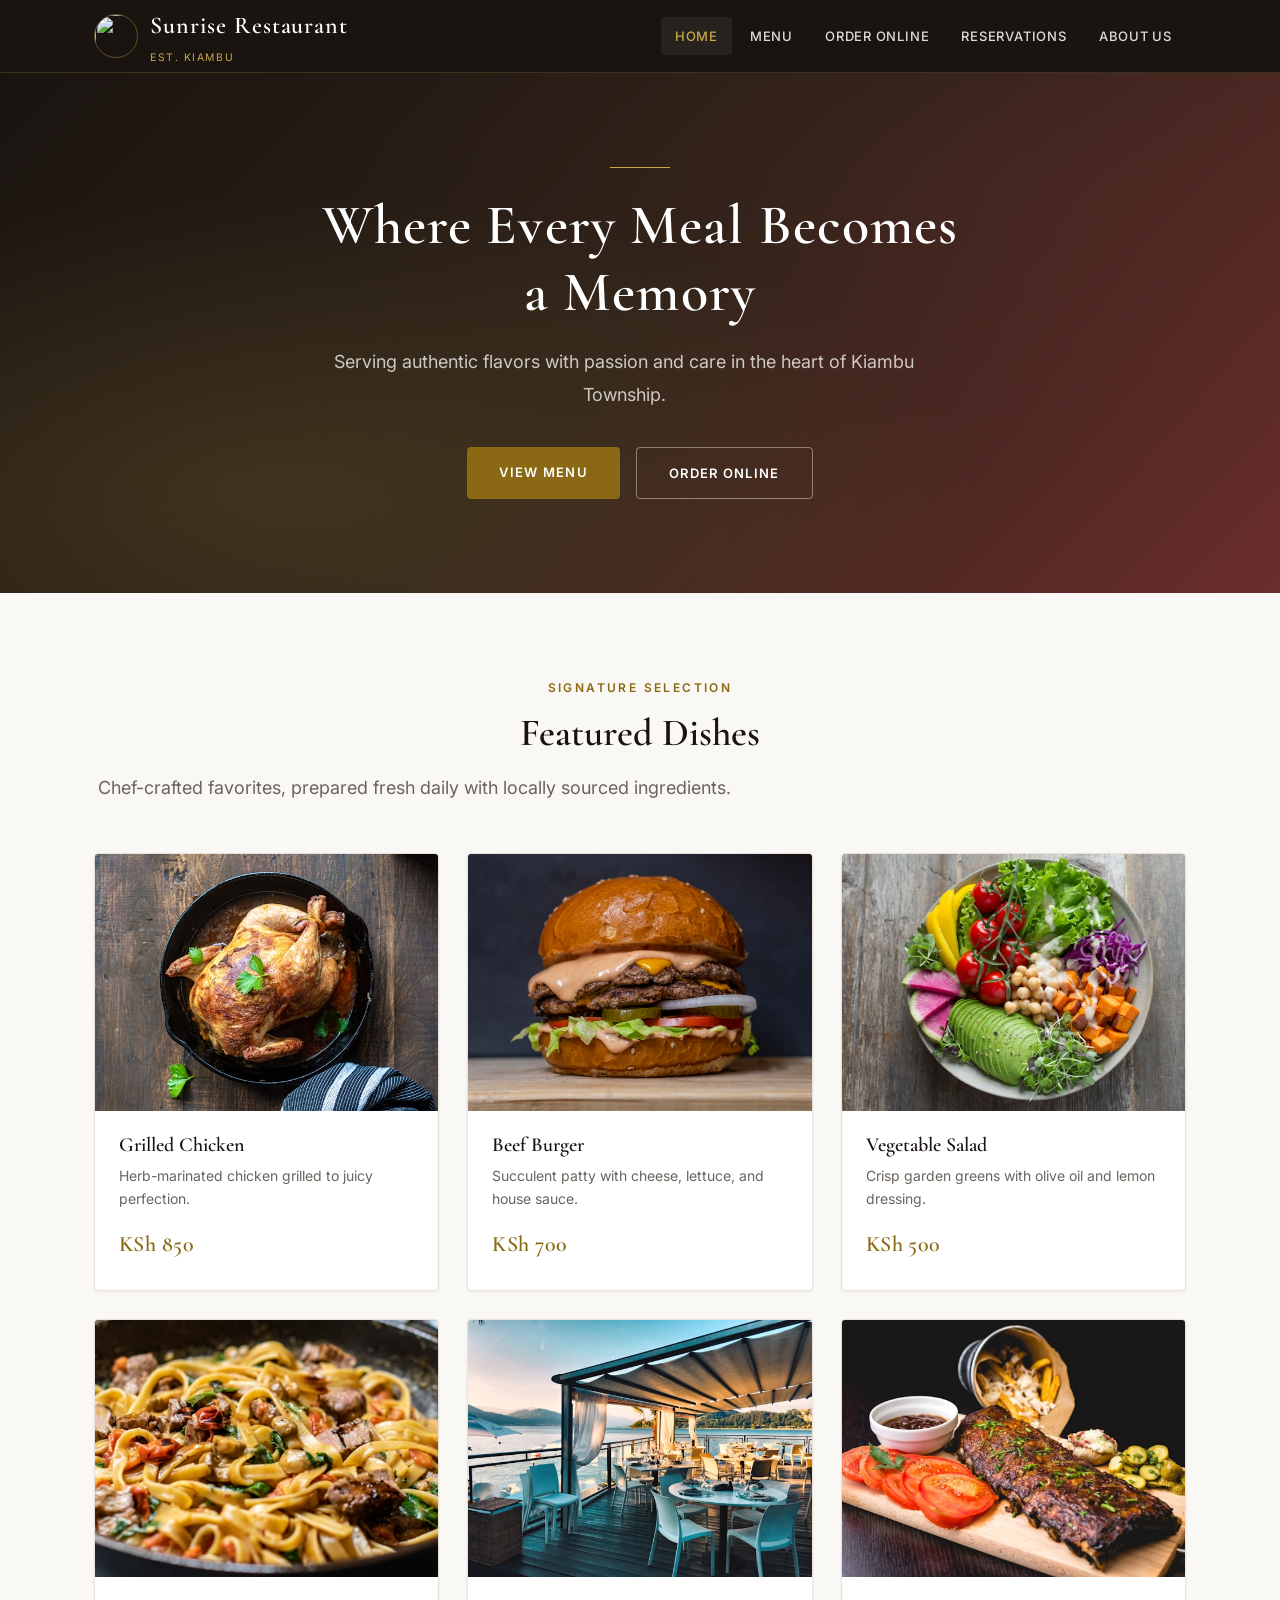
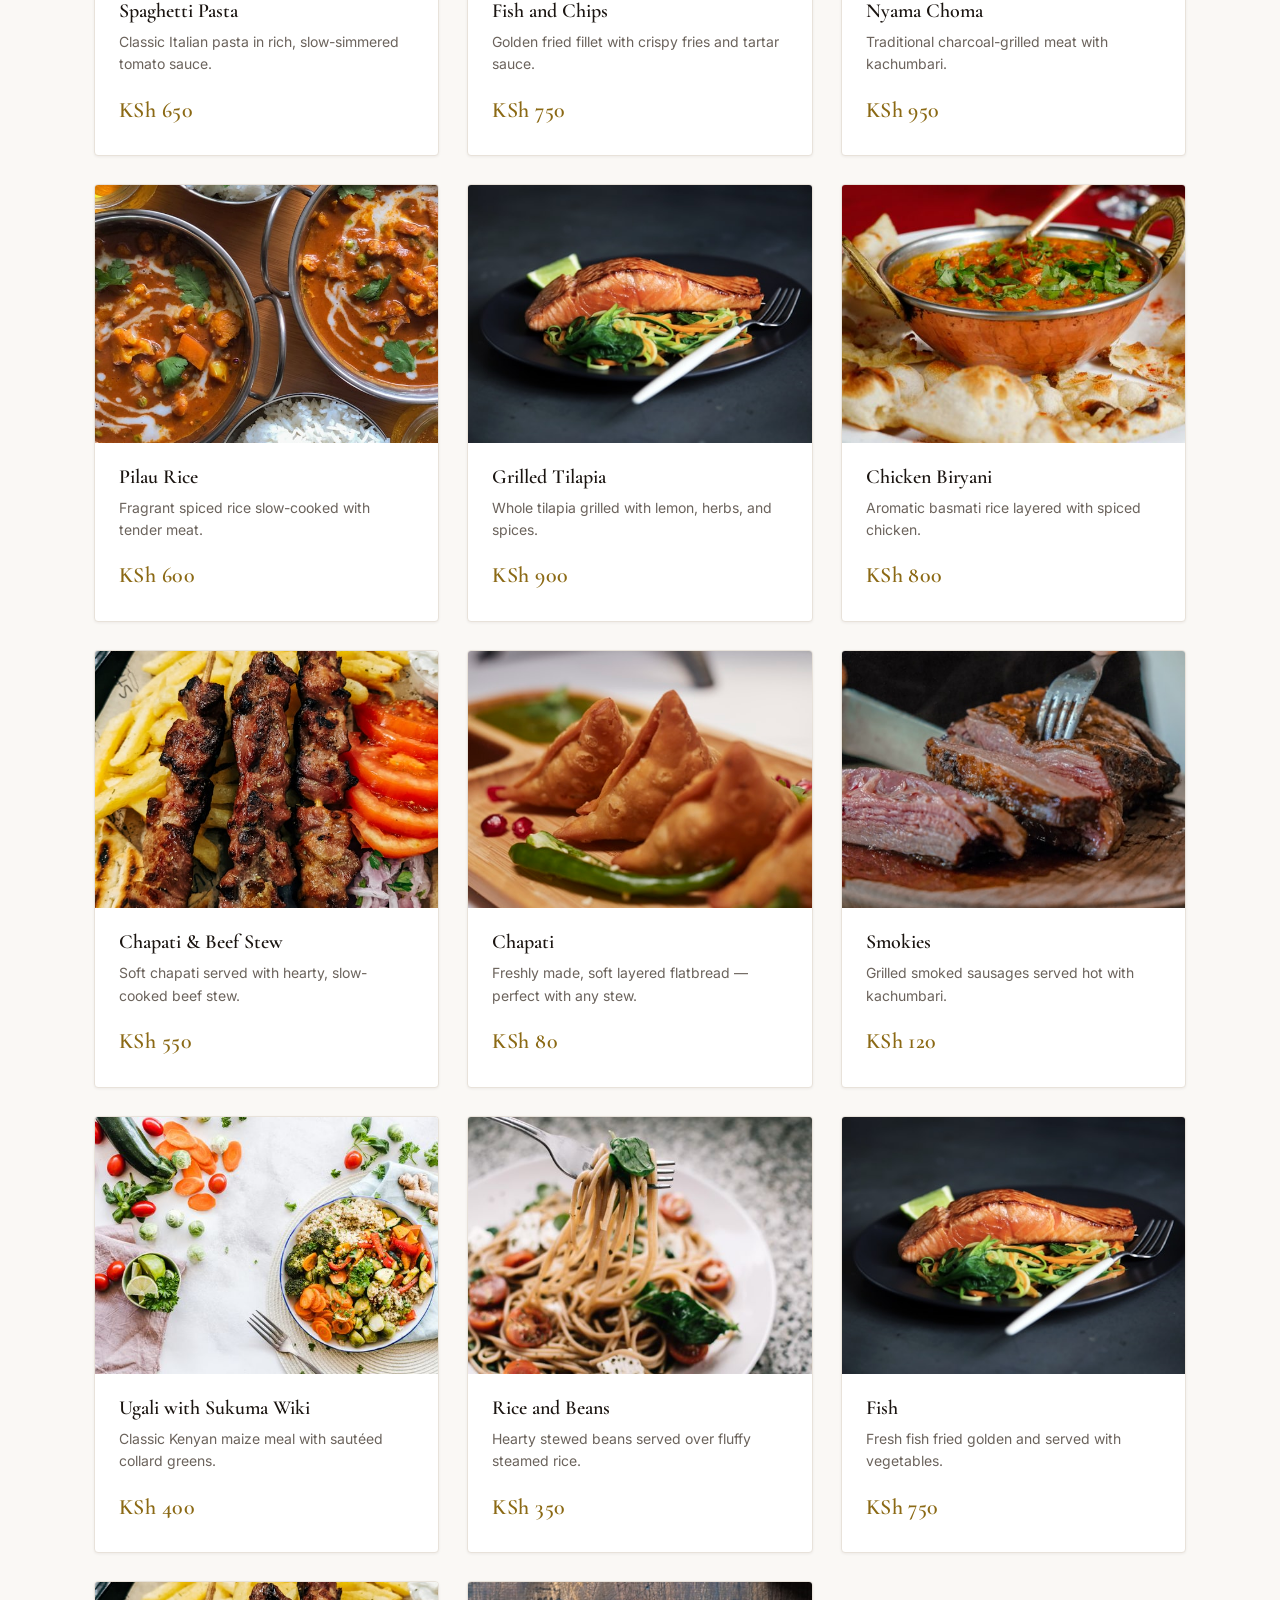
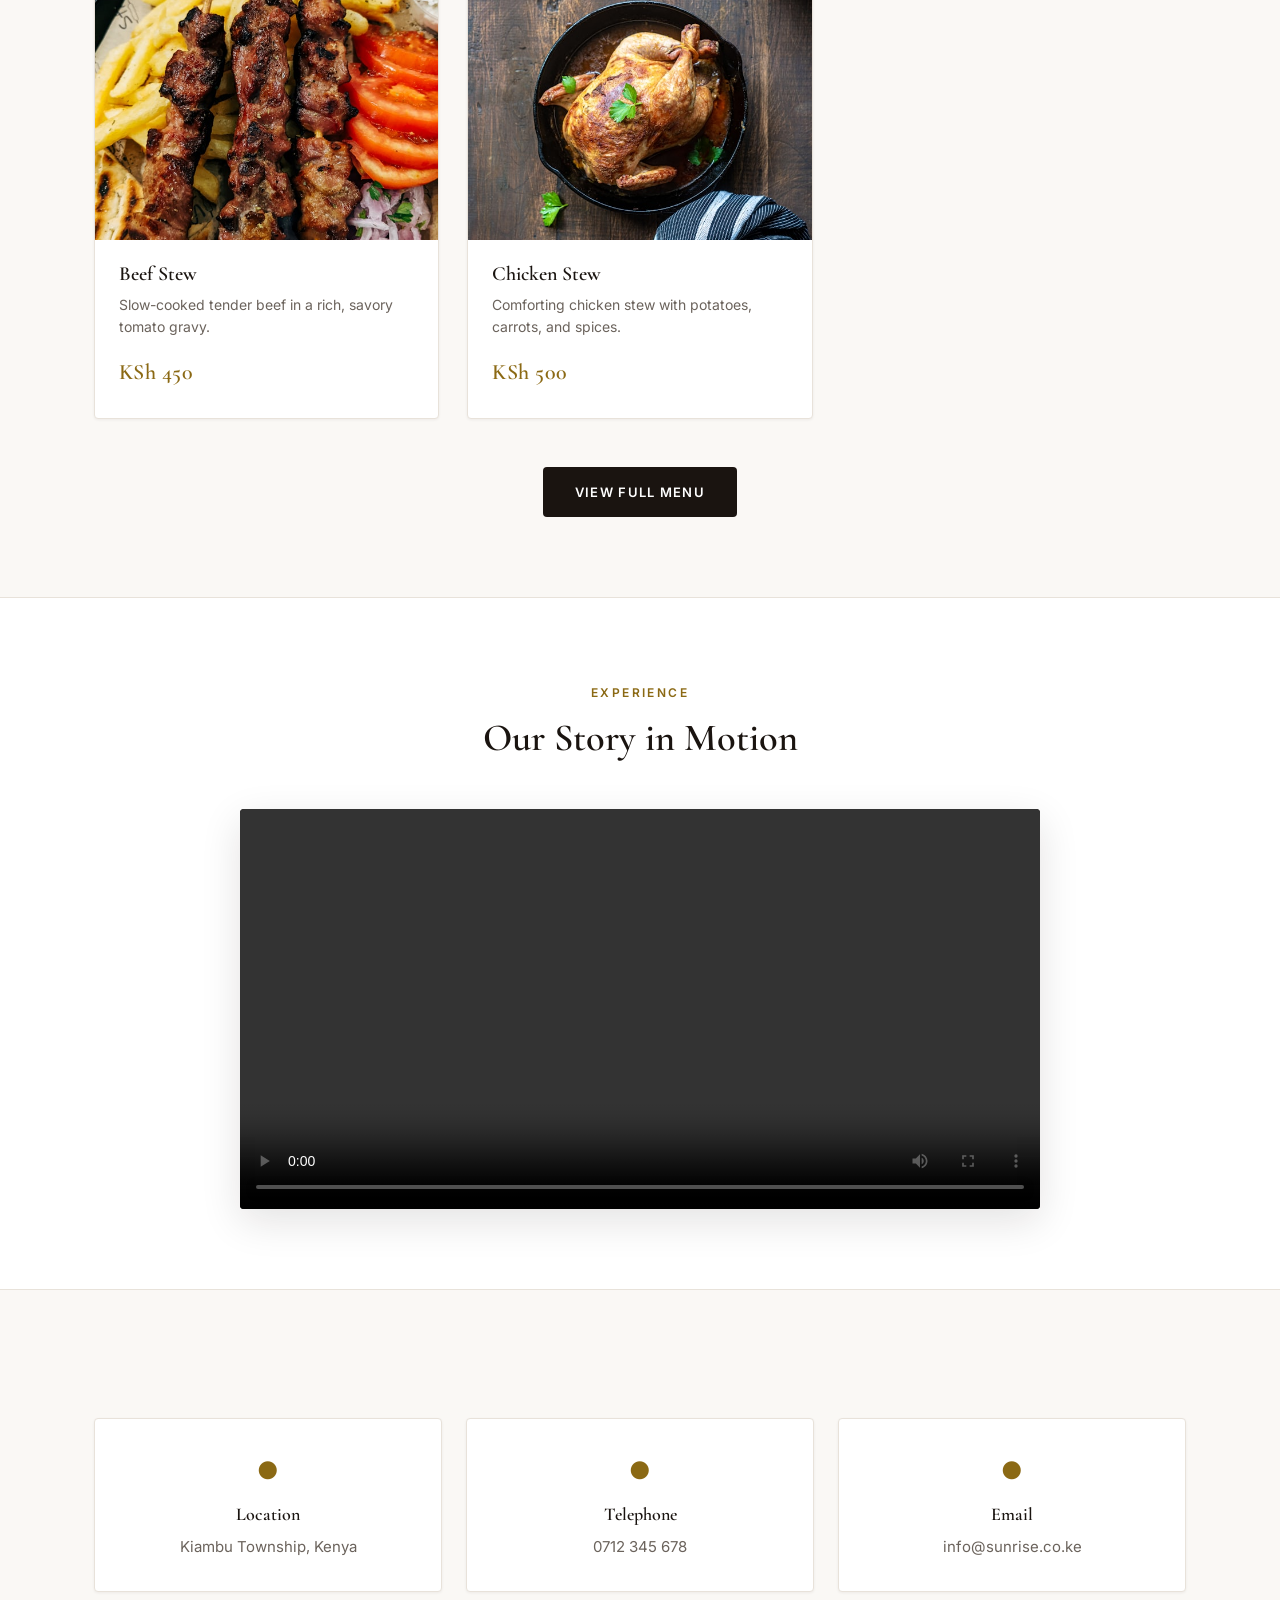
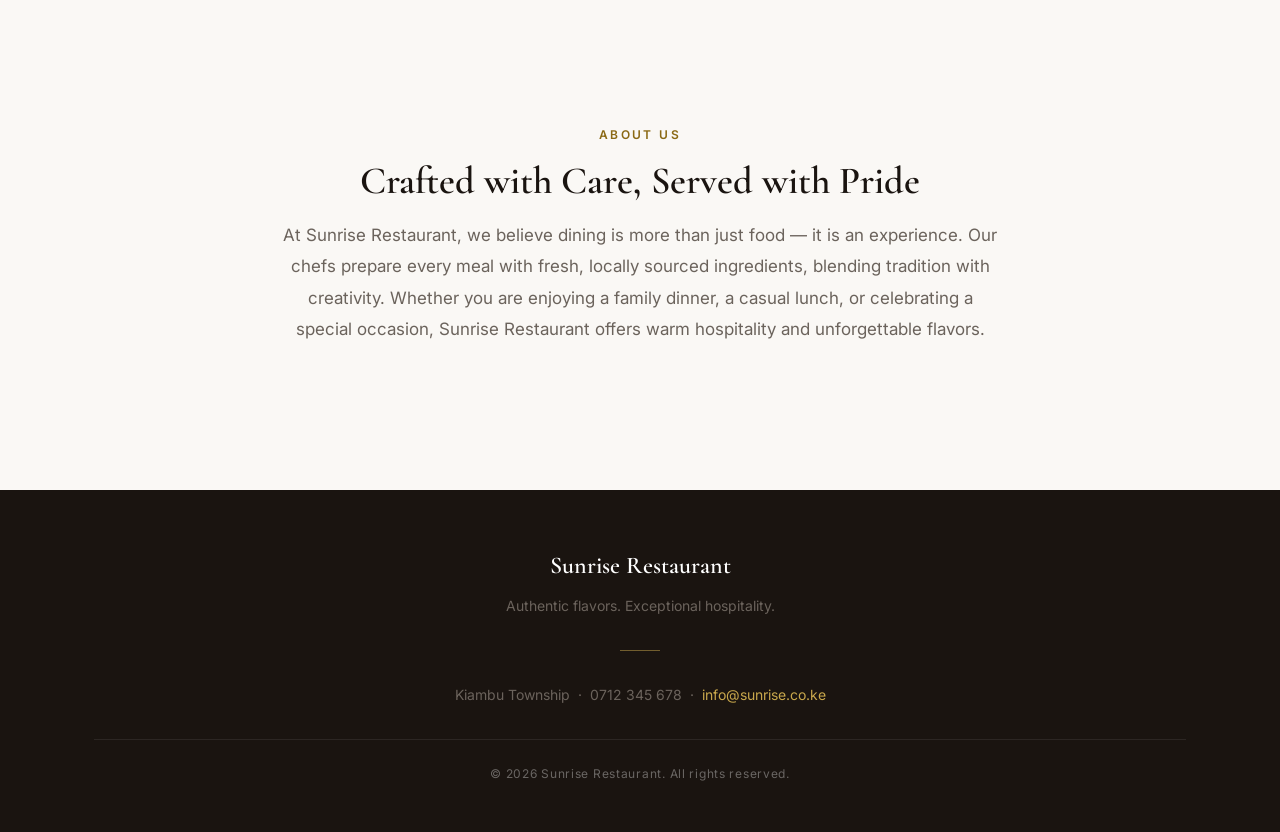
==== commit 2cc7098a: "Updated homepage with new images" ====
--- a/index.html
+++ b/index.html
@@ -45,17 +45,184 @@
     <section class="section">
       <div class="container">
         <div class="section-header">
-          <span class="section-label">Visit Us</span>
-          <h2>Our Restaurant</h2>
-          <p class="lead text-center">A welcoming space crafted for memorable dining experiences.</p>
-        </div>
-        <div class="gallery-grid">
-          <div class="gallery-item">
-            <img src="OIP.jpg" alt="Sunrise Restaurant exterior">
-          </div>
-          <div class="gallery-item">
-            <img src="modern-japanese-restaurant-exterior-warm-lighting-showcasing-sleek-facade-large-window-welcoming-ambiance-322227856.webp" alt="Sunrise Restaurant ambiance">
-          </div>
+          <span class="section-label">Signature Selection</span>
+          <h2>Featured Dishes</h2>
+          <p class="lead text-center">Chef-crafted favorites, prepared fresh daily with locally sourced ingredients.</p>
+        </div>
+        <div class="meals-grid">
+          <article class="meal-card">
+            <div class="meal-card-image">
+              <img src="images/meals/grilled-chicken.jpg" alt="Grilled Chicken">
+            </div>
+            <div class="meal-card-body">
+              <h3>Grilled Chicken</h3>
+              <p>Herb-marinated chicken grilled to juicy perfection.</p>
+              <span class="meal-price">KSh 850</span>
+            </div>
+          </article>
+          <article class="meal-card">
+            <div class="meal-card-image">
+              <img src="images/meals/beef-burger.jpg" alt="Beef Burger">
+            </div>
+            <div class="meal-card-body">
+              <h3>Beef Burger</h3>
+              <p>Succulent patty with cheese, lettuce, and house sauce.</p>
+              <span class="meal-price">KSh 700</span>
+            </div>
+          </article>
+          <article class="meal-card">
+            <div class="meal-card-image">
+              <img src="images/meals/vegetable-salad.jpg" alt="Vegetable Salad">
+            </div>
+            <div class="meal-card-body">
+              <h3>Vegetable Salad</h3>
+              <p>Crisp garden greens with olive oil and lemon dressing.</p>
+              <span class="meal-price">KSh 500</span>
+            </div>
+          </article>
+          <article class="meal-card">
+            <div class="meal-card-image">
+              <img src="images/meals/spaghetti-pasta.jpg" alt="Spaghetti Pasta">
+            </div>
+            <div class="meal-card-body">
+              <h3>Spaghetti Pasta</h3>
+              <p>Classic Italian pasta in rich, slow-simmered tomato sauce.</p>
+              <span class="meal-price">KSh 650</span>
+            </div>
+          </article>
+          <article class="meal-card">
+            <div class="meal-card-image">
+              <img src="images/meals/fish-and-chips.jpg" alt="Fish and Chips">
+            </div>
+            <div class="meal-card-body">
+              <h3>Fish and Chips</h3>
+              <p>Golden fried fillet with crispy fries and tartar sauce.</p>
+              <span class="meal-price">KSh 750</span>
+            </div>
+          </article>
+          <article class="meal-card">
+            <div class="meal-card-image">
+              <img src="images/meals/nyama-choma.jpg" alt="Nyama Choma">
+            </div>
+            <div class="meal-card-body">
+              <h3>Nyama Choma</h3>
+              <p>Traditional charcoal-grilled meat with kachumbari.</p>
+              <span class="meal-price">KSh 950</span>
+            </div>
+          </article>
+          <article class="meal-card">
+            <div class="meal-card-image">
+              <img src="images/meals/pilau-rice.jpg" alt="Pilau Rice">
+            </div>
+            <div class="meal-card-body">
+              <h3>Pilau Rice</h3>
+              <p>Fragrant spiced rice slow-cooked with tender meat.</p>
+              <span class="meal-price">KSh 600</span>
+            </div>
+          </article>
+          <article class="meal-card">
+            <div class="meal-card-image">
+              <img src="images/meals/grilled-tilapia.jpg" alt="Grilled Tilapia">
+            </div>
+            <div class="meal-card-body">
+              <h3>Grilled Tilapia</h3>
+              <p>Whole tilapia grilled with lemon, herbs, and spices.</p>
+              <span class="meal-price">KSh 900</span>
+            </div>
+          </article>
+          <article class="meal-card">
+            <div class="meal-card-image">
+              <img src="images/meals/chicken-biryani.jpg" alt="Chicken Biryani">
+            </div>
+            <div class="meal-card-body">
+              <h3>Chicken Biryani</h3>
+              <p>Aromatic basmati rice layered with spiced chicken.</p>
+              <span class="meal-price">KSh 800</span>
+            </div>
+          </article>
+          <article class="meal-card">
+            <div class="meal-card-image">
+              <img src="images/meals/chapati-beef-stew.jpg" alt="Chapati and Beef Stew">
+            </div>
+            <div class="meal-card-body">
+              <h3>Chapati &amp; Beef Stew</h3>
+              <p>Soft chapati served with hearty, slow-cooked beef stew.</p>
+              <span class="meal-price">KSh 550</span>
+            </div>
+          </article>
+          <article class="meal-card">
+            <div class="meal-card-image">
+              <img src="images/meals/chapati.jpg" alt="Chapati">
+            </div>
+            <div class="meal-card-body">
+              <h3>Chapati</h3>
+              <p>Freshly made, soft layered flatbread — perfect with any stew.</p>
+              <span class="meal-price">KSh 80</span>
+            </div>
+          </article>
+          <article class="meal-card">
+            <div class="meal-card-image">
+              <img src="images/meals/smokies.jpg" alt="Smokies">
+            </div>
+            <div class="meal-card-body">
+              <h3>Smokies</h3>
+              <p>Grilled smoked sausages served hot with kachumbari.</p>
+              <span class="meal-price">KSh 120</span>
+            </div>
+          </article>
+          <article class="meal-card">
+            <div class="meal-card-image">
+              <img src="images/meals/ugali-sukuma-wiki.jpg" alt="Ugali with Sukuma Wiki">
+            </div>
+            <div class="meal-card-body">
+              <h3>Ugali with Sukuma Wiki</h3>
+              <p>Classic Kenyan maize meal with sautéed collard greens.</p>
+              <span class="meal-price">KSh 400</span>
+            </div>
+          </article>
+          <article class="meal-card">
+            <div class="meal-card-image">
+              <img src="images/meals/rice-and-beans.jpg" alt="Rice and Beans">
+            </div>
+            <div class="meal-card-body">
+              <h3>Rice and Beans</h3>
+              <p>Hearty stewed beans served over fluffy steamed rice.</p>
+              <span class="meal-price">KSh 350</span>
+            </div>
+          </article>
+          <article class="meal-card">
+            <div class="meal-card-image">
+              <img src="images/meals/fish.jpg" alt="Fish">
+            </div>
+            <div class="meal-card-body">
+              <h3>Fish</h3>
+              <p>Fresh fish fried golden and served with vegetables.</p>
+              <span class="meal-price">KSh 750</span>
+            </div>
+          </article>
+          <article class="meal-card">
+            <div class="meal-card-image">
+              <img src="images/meals/beef-stew.jpg" alt="Beef Stew">
+            </div>
+            <div class="meal-card-body">
+              <h3>Beef Stew</h3>
+              <p>Slow-cooked tender beef in a rich, savory tomato gravy.</p>
+              <span class="meal-price">KSh 450</span>
+            </div>
+          </article>
+          <article class="meal-card">
+            <div class="meal-card-image">
+              <img src="images/meals/chicken-stew.jpg" alt="Chicken Stew">
+            </div>
+            <div class="meal-card-body">
+              <h3>Chicken Stew</h3>
+              <p>Comforting chicken stew with potatoes, carrots, and spices.</p>
+              <span class="meal-price">KSh 500</span>
+            </div>
+          </article>
+        </div>
+        <div class="meals-cta">
+          <a href="table.html" class="btn btn-secondary">View Full Menu</a>
         </div>
       </div>
     </section>
@@ -67,7 +234,7 @@
           <h2>Our Story in Motion</h2>
         </div>
         <div class="video-wrapper">
-          <video controls poster="images/restaurant.webp">
+          <video controls>
             <source src="WhatsApp Video 2026-06-13 at 19.42.18.mp4" type="video/mp4">
             Your browser does not support the video tag.
           </video>
--- a/style.css
+++ b/style.css
@@ -417,7 +417,77 @@
   margin: 0;
 }
 
-/* ── Gallery ── */
+/* ── Featured Meals ── */
+
+.meals-grid {
+  display: grid;
+  grid-template-columns: repeat(auto-fill, minmax(280px, 1fr));
+  gap: 28px;
+}
+
+.meal-card {
+  background: var(--color-surface);
+  border: 1px solid var(--color-border);
+  border-radius: var(--radius);
+  overflow: hidden;
+  box-shadow: var(--shadow-sm);
+  transition: box-shadow 0.3s ease, transform 0.3s ease;
+}
+
+.meal-card:hover {
+  box-shadow: var(--shadow-lg);
+  transform: translateY(-4px);
+}
+
+.meal-card-image {
+  position: relative;
+  aspect-ratio: 4 / 3;
+  overflow: hidden;
+  background: var(--color-border);
+}
+
+.meal-card-image img {
+  width: 100%;
+  height: 100%;
+  object-fit: cover;
+  transition: transform 0.45s ease;
+}
+
+.meal-card:hover .meal-card-image img {
+  transform: scale(1.06);
+}
+
+.meal-card-body {
+  padding: 22px 24px 26px;
+}
+
+.meal-card-body h3 {
+  font-size: 1.25rem;
+  margin-bottom: 8px;
+}
+
+.meal-card-body p {
+  font-size: 0.875rem;
+  line-height: 1.6;
+  margin-bottom: 16px;
+  min-height: 2.8em;
+}
+
+.meal-price {
+  display: inline-block;
+  font-family: var(--font-display);
+  font-size: 1.375rem;
+  font-weight: 600;
+  color: var(--color-accent);
+  letter-spacing: 0.02em;
+}
+
+.meals-cta {
+  text-align: center;
+  margin-top: 48px;
+}
+
+/* ── Gallery (legacy) ── */
 
 .gallery-grid {
   display: grid;
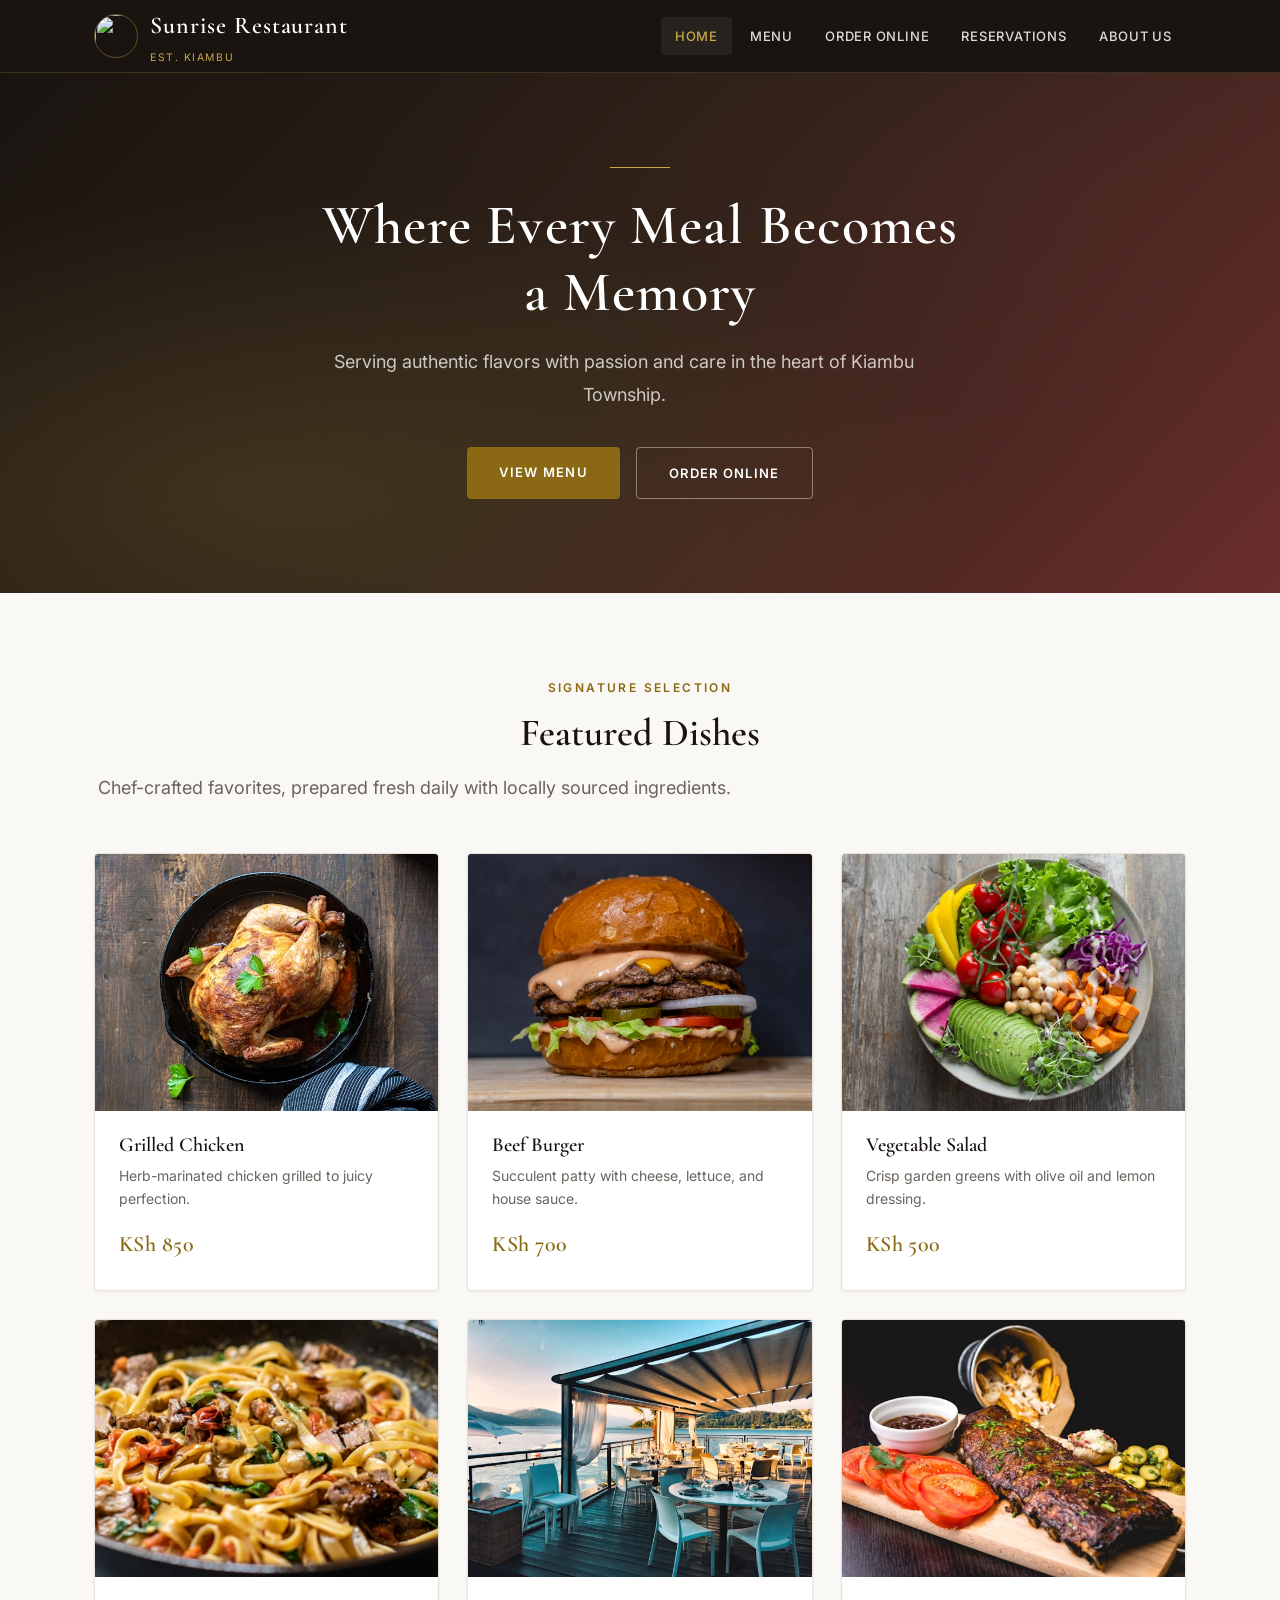
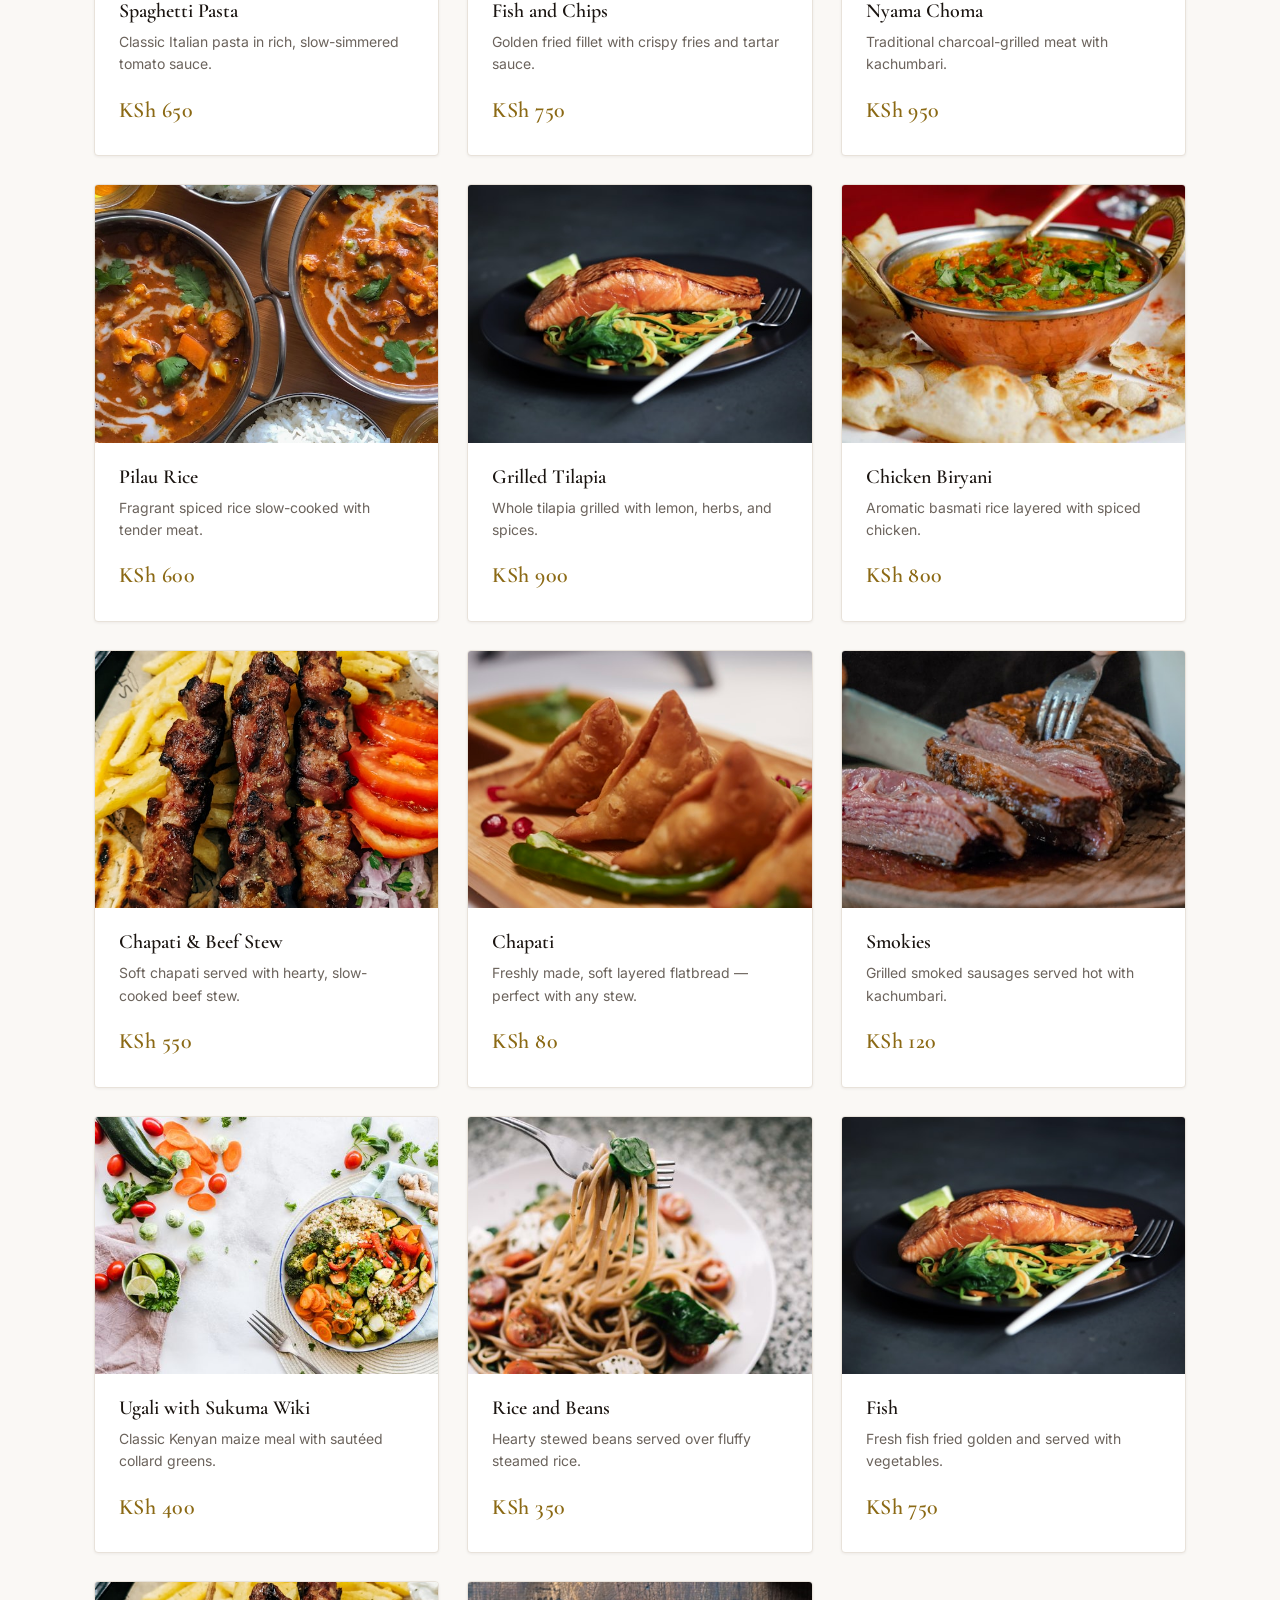
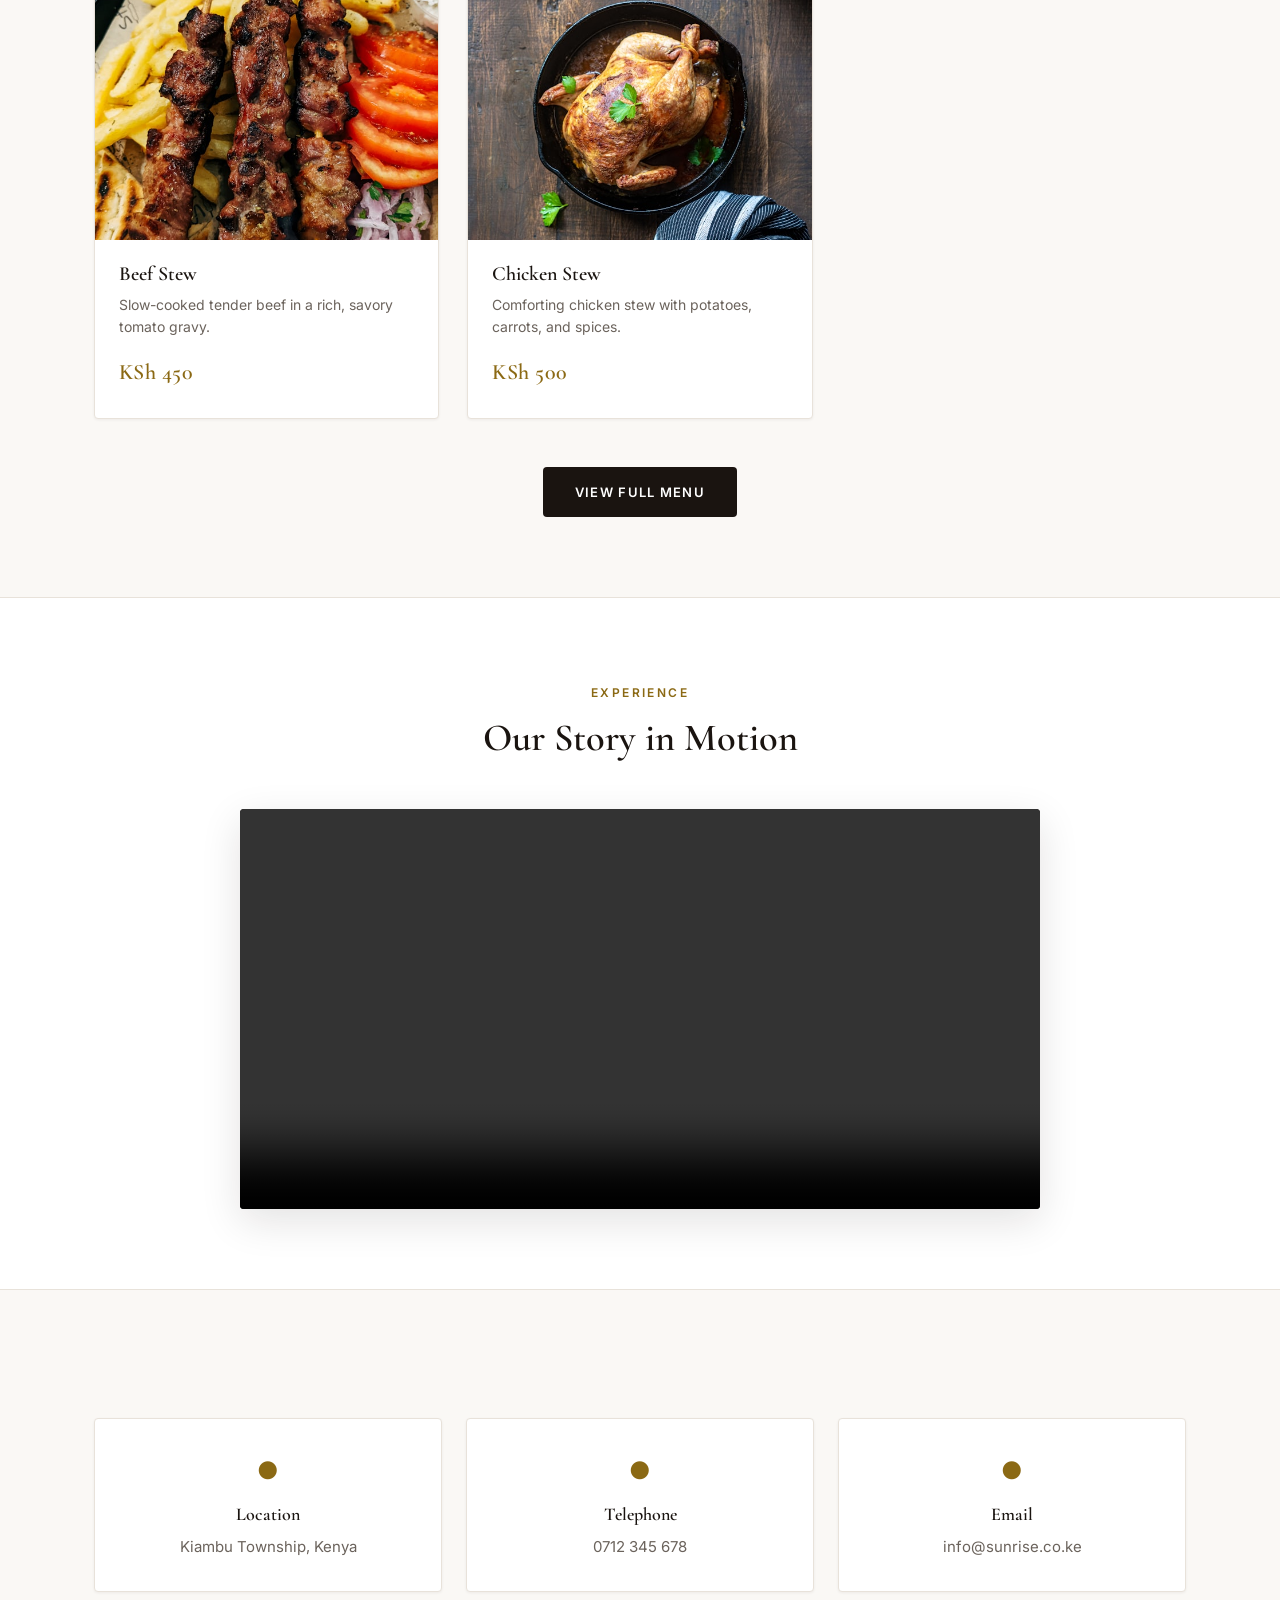
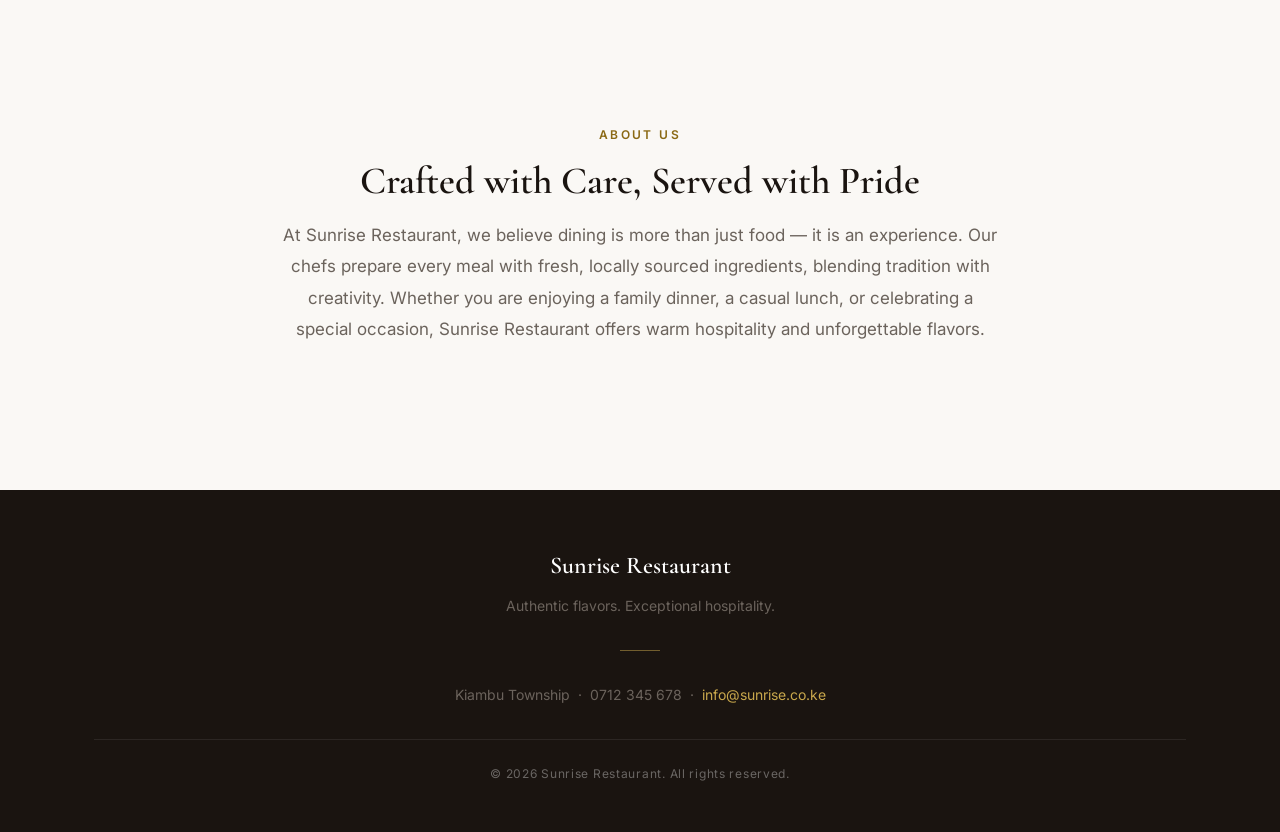
==== commit ade4a6fd: "save firebase changes" ====
--- a/index.html
+++ b/index.html
@@ -294,5 +294,46 @@
   </footer>
 
   <script src="script.js" defer></script>
+  <script type="module">
+  import { initializeApp } from "https://www.gstatic.com/firebasejs/12.16.0/firebase-app.js";
+  import { getFirestore, collection, addDoc } from "https://www.gstatic.com/firebasejs/12.16.0/firebase-firestore.js";
+
+  const firebaseConfig = {
+    apiKey: "AIzaSyA3jKEM4DkTv0offUil1xQklrwaDuyEeIY",
+    authDomain: "newsunrise-d13b8.firebaseapp.com",
+    projectId: "newsunrise-d13b8",
+    storageBucket: "newsunrise-d13b8.appspot.com",
+    messagingSenderId: "721459790206",
+    appId: "1:721459790206:web:0ef3f07c788dee71b6f32f",
+    measurementId: "G-PP838E9STR"
+  };
+
+  const app = initializeApp(firebaseConfig);
+  const db = getFirestore(app);
+
+  document.getElementById("orderForm").addEventListener("submit", async (e) => {
+    e.preventDefault();
+
+    const name = document.getElementById("name").value;
+    const phone = document.getElementById("phone").value;
+    const date = document.getElementById("date").value;
+    const dish = document.getElementById("dish").value;
+
+    try {
+      await addDoc(collection(db, "orders"), {
+        name: name,
+        phone: phone,
+        date: date,
+        dish: dish,
+        timestamp: new Date()
+      });
+      alert("Order submitted!");
+    } catch (error) {
+      console.error("Error adding document: ", error);
+      alert("Failed to submit order. Check console for details.");
+    }
+  });
+</script>
+
 </body>
 </html>
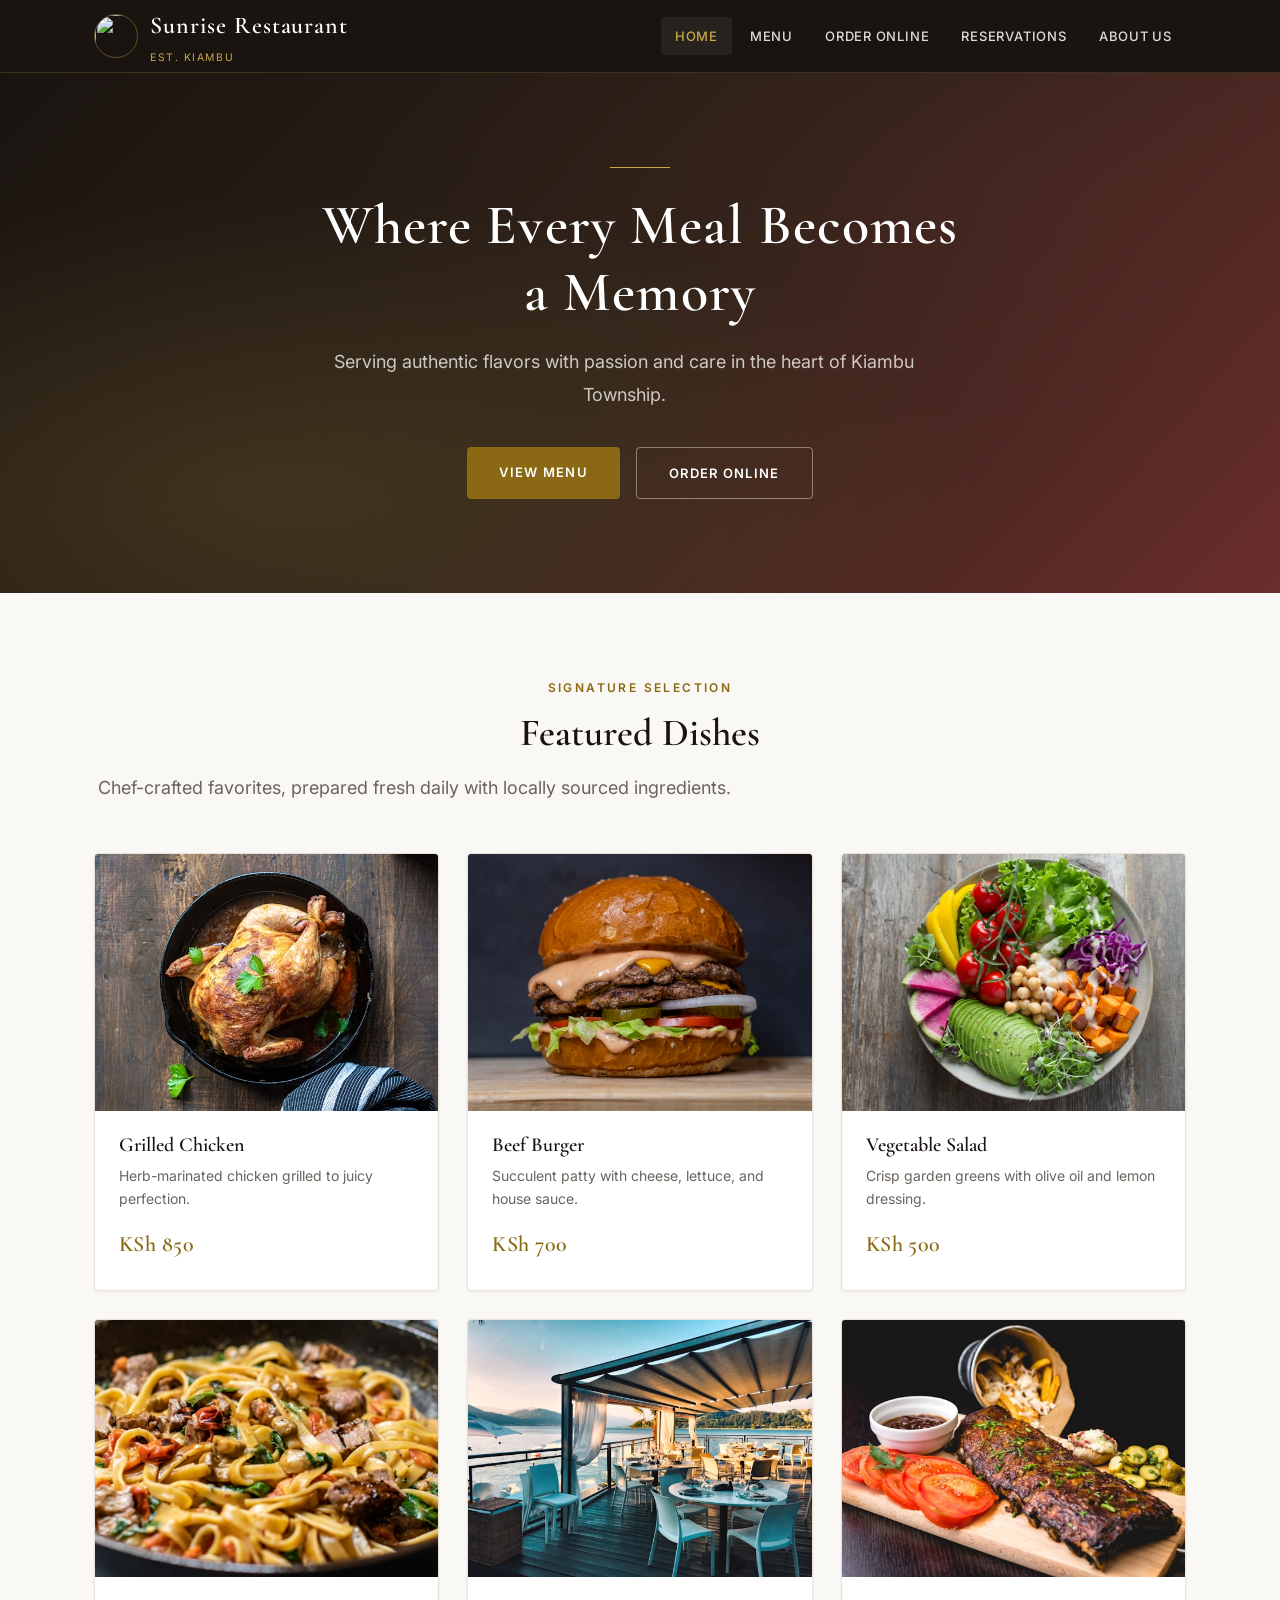
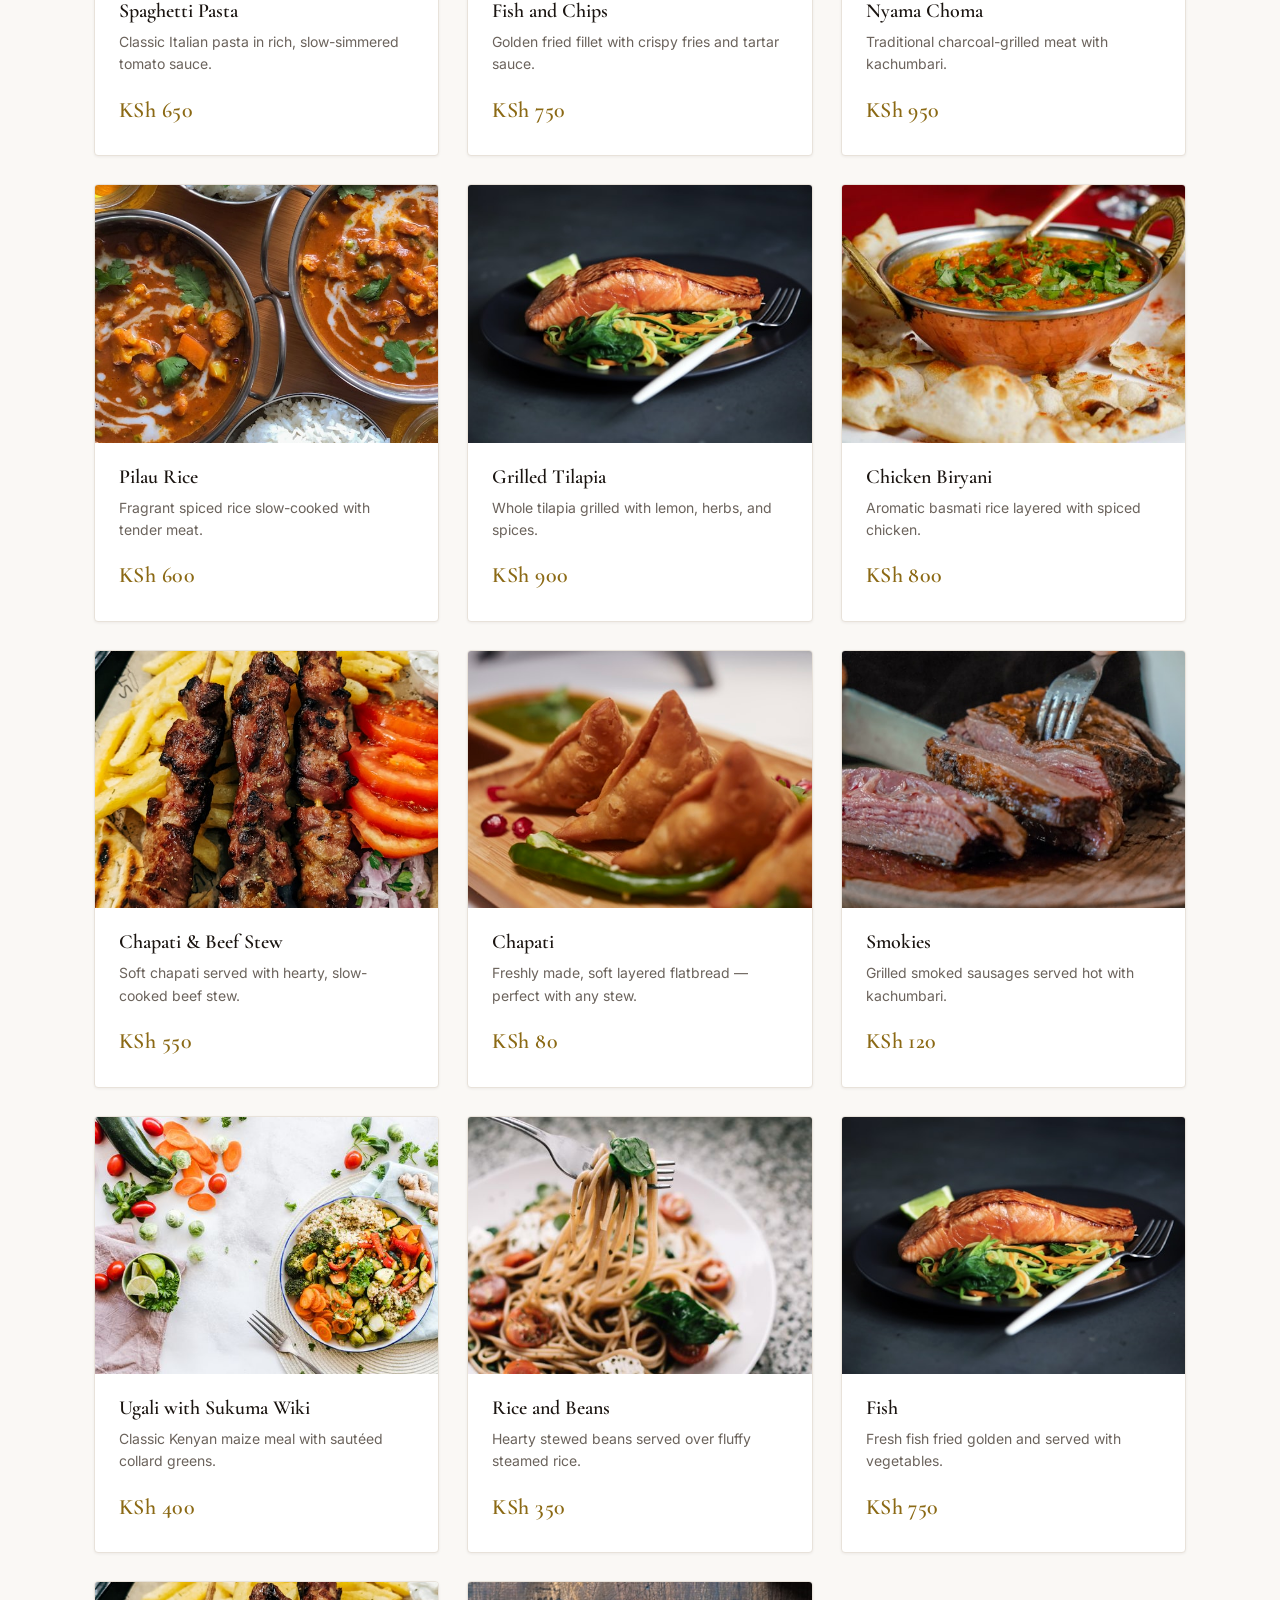
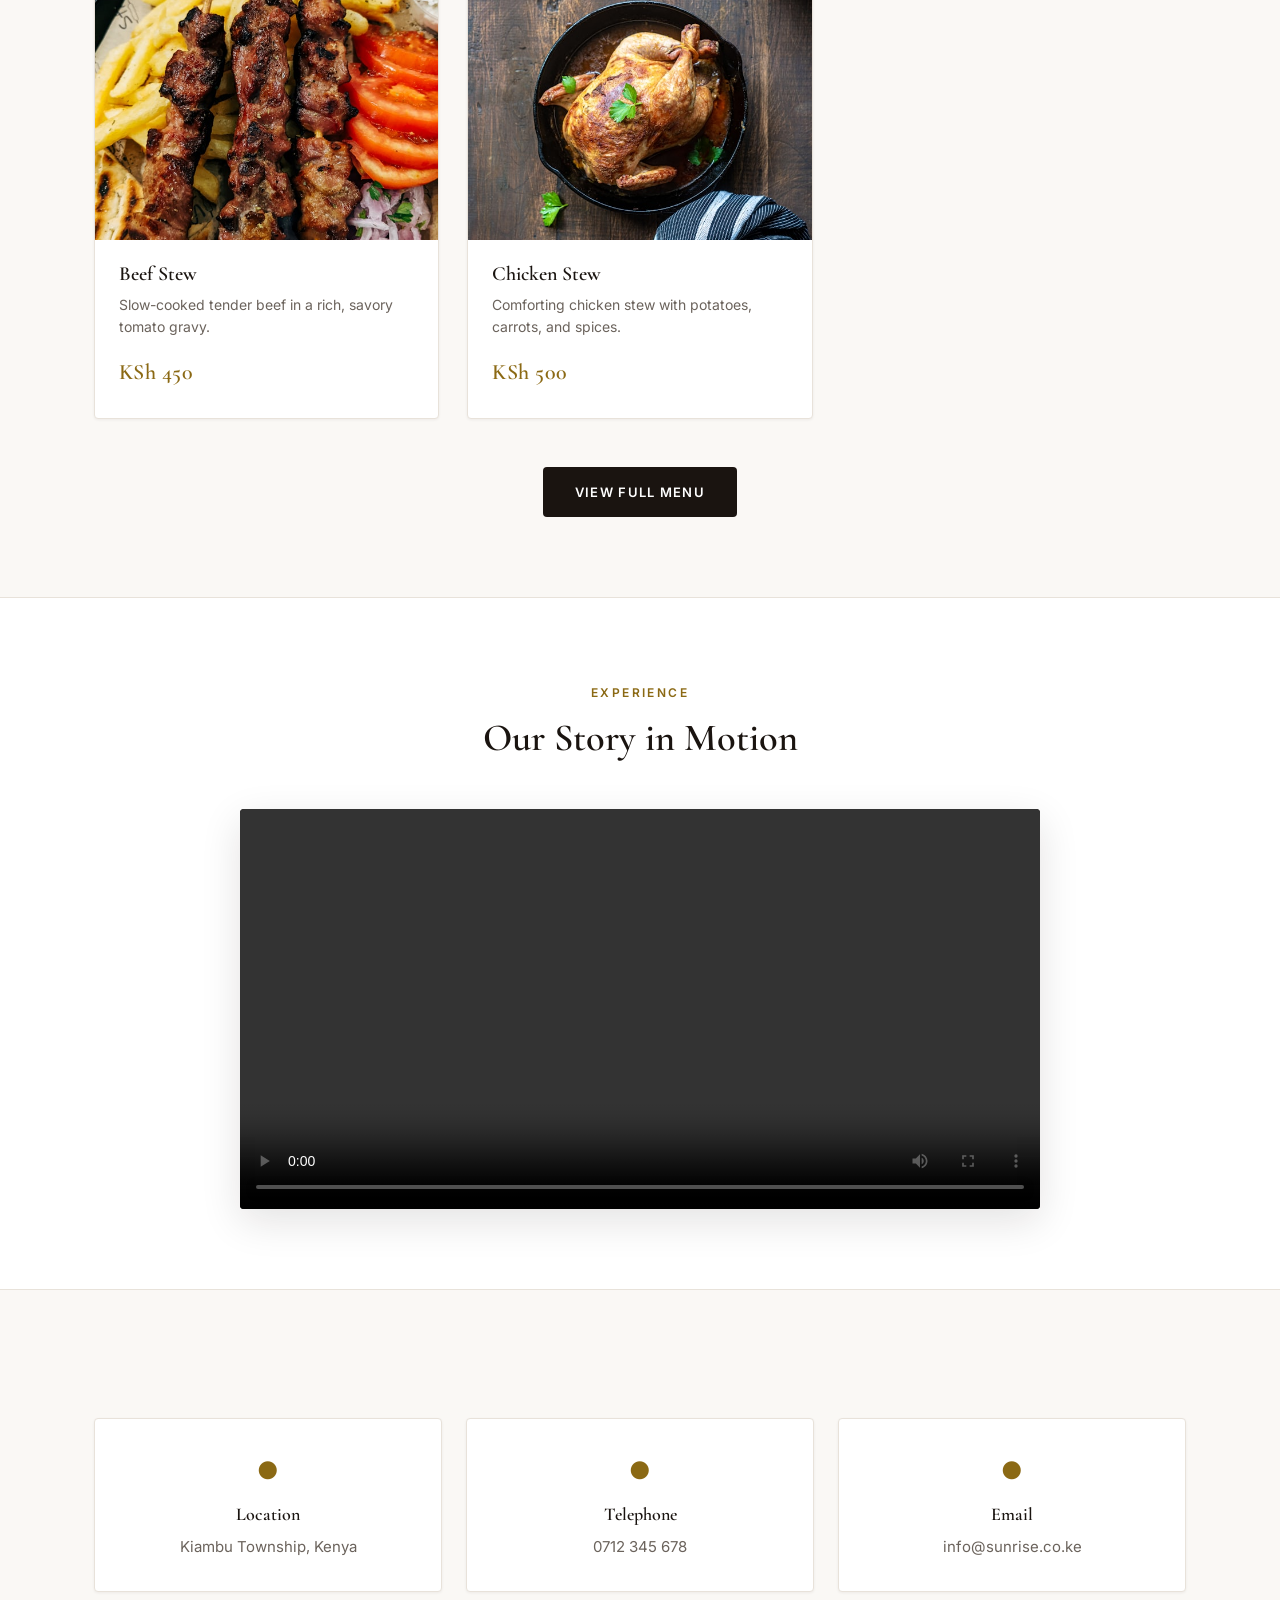
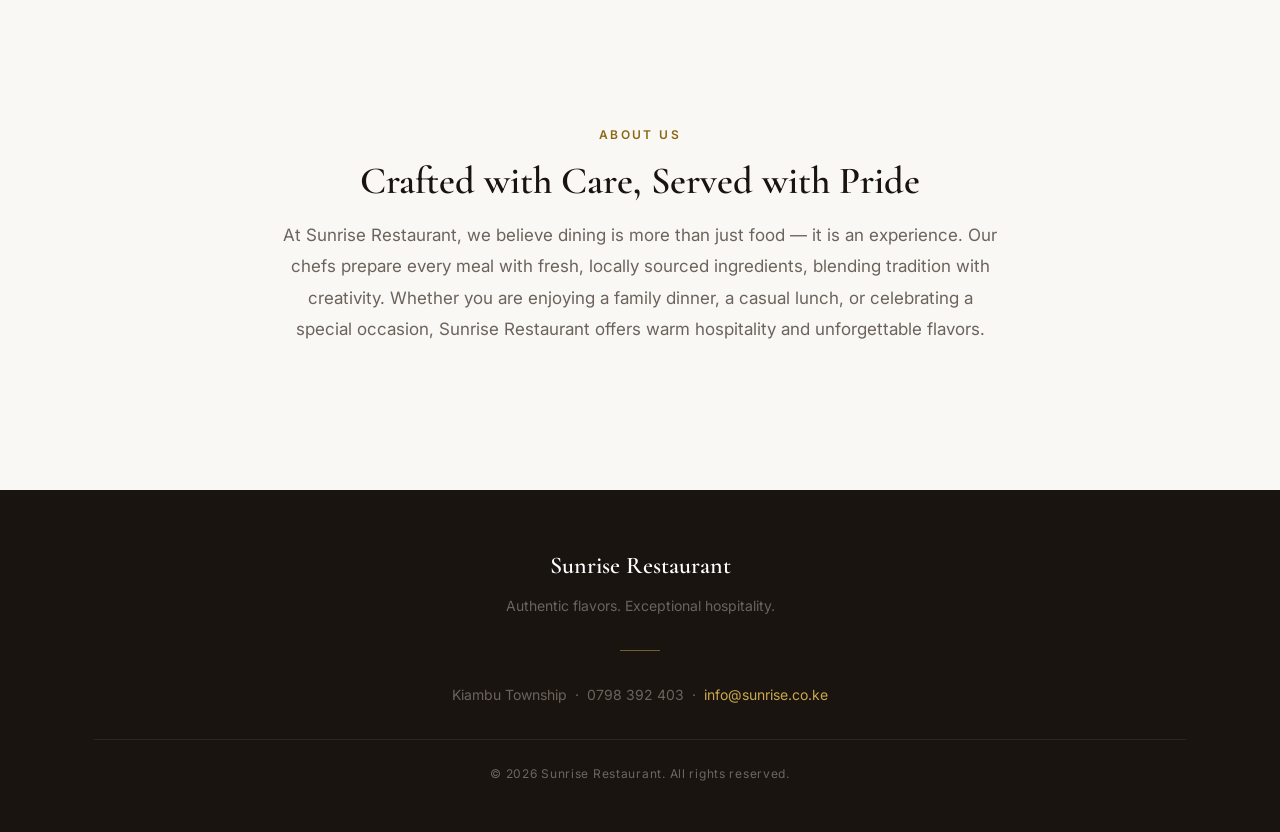
==== commit 6f4948b7: "save changes in firebase" ====
--- a/index.html
+++ b/index.html
@@ -286,7 +286,7 @@
       <p class="footer-tagline">Authentic flavors. Exceptional hospitality.</p>
       <div class="footer-divider"></div>
       <p class="footer-contact">
-        Kiambu Township &nbsp;·&nbsp; 0712 345 678 &nbsp;·&nbsp;
+        Kiambu Township &nbsp;·&nbsp; 0798 392 403 &nbsp;·&nbsp;
         <a href="mailto:info@sunrise.co.ke">info@sunrise.co.ke</a>
       </p>
       <p class="footer-copy">&copy; 2026 Sunrise Restaurant. All rights reserved.</p>
@@ -294,45 +294,7 @@
   </footer>
 
   <script src="script.js" defer></script>
-  <script type="module">
-  import { initializeApp } from "https://www.gstatic.com/firebasejs/12.16.0/firebase-app.js";
-  import { getFirestore, collection, addDoc } from "https://www.gstatic.com/firebasejs/12.16.0/firebase-firestore.js";
-
-  const firebaseConfig = {
-    apiKey: "AIzaSyA3jKEM4DkTv0offUil1xQklrwaDuyEeIY",
-    authDomain: "newsunrise-d13b8.firebaseapp.com",
-    projectId: "newsunrise-d13b8",
-    storageBucket: "newsunrise-d13b8.appspot.com",
-    messagingSenderId: "721459790206",
-    appId: "1:721459790206:web:0ef3f07c788dee71b6f32f",
-    measurementId: "G-PP838E9STR"
-  };
-
-  const app = initializeApp(firebaseConfig);
-  const db = getFirestore(app);
-
-  document.getElementById("orderForm").addEventListener("submit", async (e) => {
-    e.preventDefault();
-
-    const name = document.getElementById("name").value;
-    const phone = document.getElementById("phone").value;
-    const date = document.getElementById("date").value;
-    const dish = document.getElementById("dish").value;
-
-    try {
-      await addDoc(collection(db, "orders"), {
-        name: name,
-        phone: phone,
-        date: date,
-        dish: dish,
-        timestamp: new Date()
-      });
-      alert("Order submitted!");
-    } catch (error) {
-      console.error("Error adding document: ", error);
-      alert("Failed to submit order. Check console for details.");
-    }
-  });
+  
 </script>
 
 </body>
